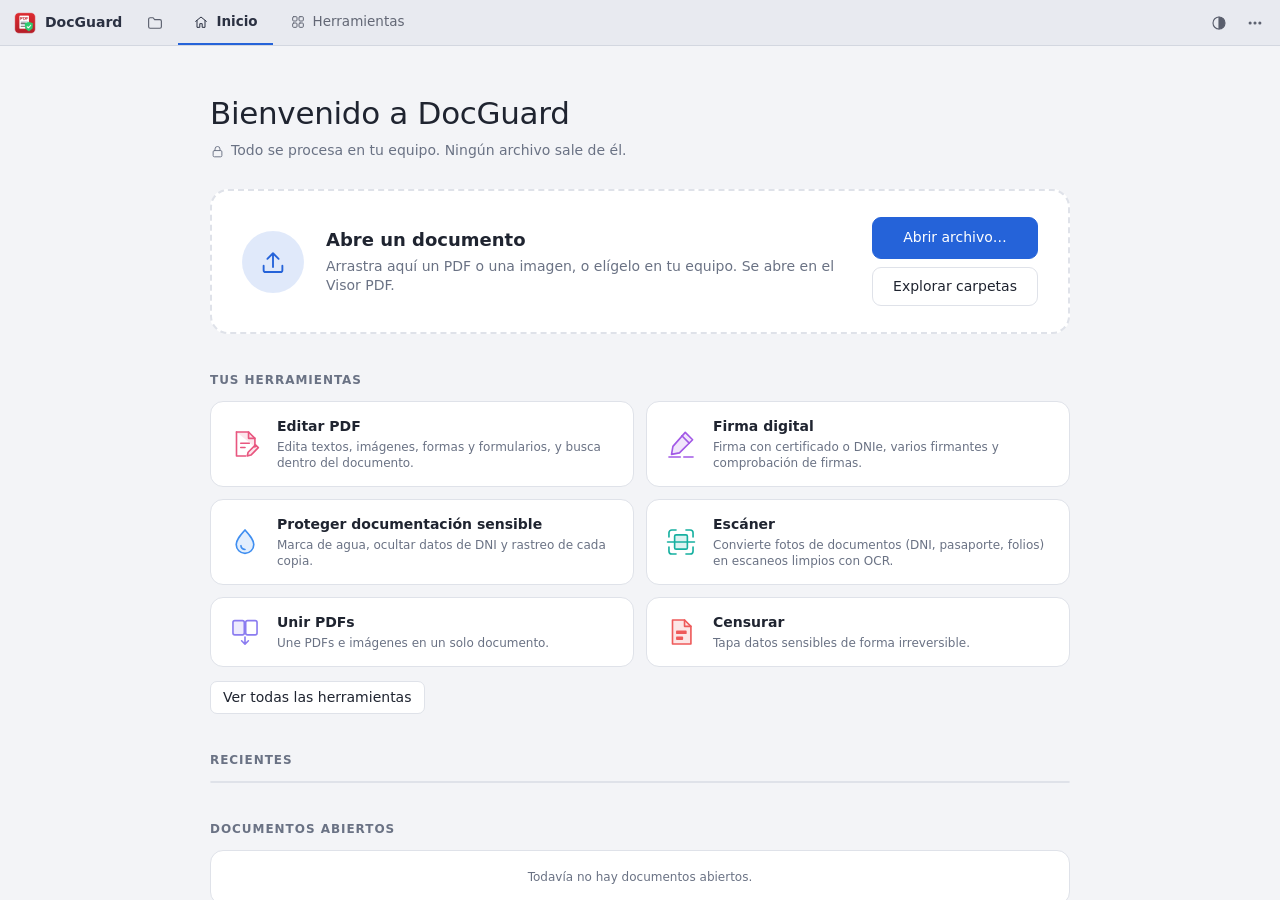
==== web/index.html @ 76157f8e "v1.39: marca de agua en el panel derecho, separación del mosaico y valores escribibles Co-Authored-B" ====
<!doctype html>
<html lang="es">
<head>
<meta charset="utf-8">
<meta name="viewport" content="width=device-width, initial-scale=1">
<title>DocGuard</title>
<link rel="icon" href="icon.png">
<link rel="stylesheet" href="style.css">
</head>
<body>
<header class="topbar">
  <div class="tb-brand"><img src="icon.png" alt=""><span>DocGuard</span></div>
  <button class="tb-btn tb-files" data-act="files" title="Explorador de archivos (Ctrl+Mayús+E)"></button>
  <button class="tb-tab" data-view="home">Inicio</button>
  <button class="tb-tab" data-view="tools">Herramientas</button>
  <div class="tb-docs" id="topdocs"></div>
  <span class="grow"></span>
  <div class="tb-chip" hidden></div>
  <button class="tb-btn" data-act="theme"></button>
  <div class="tb-menu-wrap">
    <button class="tb-btn" data-act="menu" title="Más opciones"></button>
    <div class="tb-menu" hidden>
      <button data-win="new" title="Nueva ventana (⌘N)"><span class="mi-ic" data-ic="window"></span>Nueva ventana</button>
      <button data-win="mosaico" title="Organizar las ventanas en mosaico"><span class="mi-ic" data-ic="tile"></span>Organizar en mosaico</button>
      <button data-win="cascada" title="Organizar las ventanas en cascada"><span class="mi-ic" data-ic="cascade"></span>Organizar en cascada</button>
      <div class="mi-sep"></div>
      <button onclick="Update.check()" title="Buscar una versión nueva"><span class="mi-ic" data-ic="refresh"></span>Buscar actualizaciones</button>
      <button onclick="Recovery.settings()" title="Copias de recuperación mientras editas (no son un guardado)"><span class="mi-ic" data-ic="refresh"></span>Autoguardado y recuperación…</button>
      <button onclick="StatusIcons.open()" title="Iconos de estado de los PDF en el Finder o el Explorador"><span class="mi-ic" data-ic="badge"></span>Iconos de estado…</button>
      <button onclick="Integration.open()" title="Abrir en DocGuard desde Word, Imprimir o «Enviar a»"><span class="mi-ic" data-ic="window"></span>Integración con Word…</button>
      <div class="mi-foot"><span data-role="version"></span><br>Todo se procesa en tu equipo. Ningún archivo sale de él.</div>
    </div>
  </div>
</header>

<div class="shell">
<aside class="fx" hidden></aside>
<main>
  <!-- INICIO Y HERRAMIENTAS (se construyen en js/core/shell.js) -->
  <section class="tool view" id="tool-home"></section>
  <section class="tool view" id="tool-tools"></section>

  <!-- EDITAR -->
  <section class="tool active" id="tool-edit">
    <div class="toolbar ribbon">
      <button class="primary" data-act="open" title="Abrir PDF o imagen">Abrir…</button>
      <button data-act="pages" data-i="pages" title="Miniaturas e índice"></button>
      <span class="doc-name"></span>
      <span class="sep"></span>
      <div class="rgroup" data-role="tools">
        <button data-t="select" class="on" data-i="select" title="Seleccionar y editar (V): clic para seleccionar, doble clic para escribir, arrastrar para mover o seleccionar zona"></button>
        <button data-t="text" data-i="text" title="Añadir texto (T): clic en la página y escribe"></button>
        <button data-t="image" data-i="image" title="Insertar imagen"></button>
        <button data-t="table" data-i="table" title="Tabla: arrastra el recuadro y rellena las celdas"></button>
        <button data-t="shape" data-i="shape" title="Formas (R)"></button>
        <button data-t="annot" data-i="annot" title="Resaltar y anotar (H)"></button>
        <button data-t="form" data-i="form" title="Campos de formulario"></button>
        <button data-t="sign" data-i="sign" title="Firma manuscrita"></button>
      </div>
      <span class="sep"></span>
      <div class="rgroup">
        <button data-act="copy" data-i="copy" title="Copiar (⌘C)"></button>
        <button data-act="cut" data-i="cut" title="Cortar (⌘X)"></button>
        <button data-act="paste" data-i="paste" title="Pegar (⌘V) donde tengas el ratón"></button>
        <button data-act="delete" data-i="trash" title="Eliminar la selección (Supr)"></button>
      </div>
      <span class="sep"></span>
      <div class="rgroup">
        <button data-act="undo" data-i="undo" title="Deshacer (⌘Z)" disabled></button>
        <button data-act="redo" data-i="redo" title="Rehacer (⇧⌘Z)" disabled></button>
      </div>
      <span class="sep"></span>
      <button data-act="ocr" data-i="ocr" title="Reconocer texto de escaneos (OCR)"></button>
      <span class="sep"></span>
      <div class="findbox"><input data-k="find" placeholder="Buscar… (⌘F)"><span class="findcount"></span>
        <button data-act="findprev" title="Anterior (⇧Intro)">▲</button><button data-act="findnext" title="Siguiente (Intro)">▼</button></div>
      <span class="sep"></span>
      <span class="grow"></span>
      <button data-act="toword" disabled title="Exportar a Word (.docx) con el mismo tamaño y diseño de página">Exportar a Word…</button>
      <button class="primary" data-act="export" disabled>Guardar PDF…</button>
    </div>
    <div class="formatbar"></div>
    <div class="work"><div class="pages-side" hidden></div><div class="viewer-host"></div></div>
    <div class="status"></div>
  </section>

  <!-- MARCA DE AGUA -->
  <section class="tool" id="tool-watermark">
    <div class="work">
      <div class="side-panel">
        <div class="files" data-role="files"></div>
        <div class="quick">
          <b>Modo rápido DNI / pasaporte</b>
          <small>En un paso: oculta los datos innecesarios con rótulos y huella, añade marca reforzada, microtexto, sello sobre la foto, QR, aviso y rastreo resistente a la IA, y lo guarda como PDF (con contraseña si quieres).</small>
          <input data-k="q_recipient" placeholder="Para quién (p. ej. Inmobiliaria Sol S.L.)">
          <input data-k="q_purpose" placeholder="Finalidad (p. ej. alquiler piso C/ Mayor 3)">
          <label class="until">Válida hasta (opcional) <input type="date" data-k="q_until"></label>
          <input data-k="q_password" type="password" placeholder="Contraseña para abrirlo (opcional)">
          <label class="inline"><input type="checkbox" data-k="q_sign"> Firmar digitalmente la copia</label>
          <div class="qsign" data-role="qsign" hidden>
            <small>Prueba que la copia es tuya y cómo la entregaste: cualquier cambio la invalida. Otras personas pueden firmar después sin invalidarla.</small>
            <div class="seg"><button data-qsrc="file" class="on">Certificado (FNMT…)</button><button data-qsrc="card">DNIe</button></div>
            <div data-qpane="file"><div class="row"><button data-act="qcert">Elegir certificado…</button><span class="q-cert muted">Ninguno</span></div></div>
            <div data-qpane="card" hidden>
              <div class="card-status off"><span class="dot"></span><span class="txt">Sin tarjeta</span></div>
              <button data-act="qcard">Detectar DNIe</button>
            </div>
            <label>Dónde va la firma
              <select data-k="q_place">
                <option value="band">Debajo, en una franja añadida (sin tapar el documento)</option>
                <option value="inside">Dentro del documento, donde la coloques</option>
                <option value="invisible">Invisible (va en el PDF, sin recuadro)</option>
              </select></label>
            <div data-role="qinside" hidden>
              <button class="wide" data-act="qplace">Colocar la firma en la vista previa</button>
              <small>Pulsa y arrastra un recuadro sobre el documento. Si no la colocas, va abajo a la derecha.</small>
            </div>
            <label>Sello de tiempo
              <select data-k="q_tsa">
                <option value="http://tss.accv.es:8318/tsa">ACCV · cualificado (gratuito para uso personal)</option>
                <option value="https://freetsa.org/tsr">FreeTSA (gratuito, no cualificado)</option>
                <option value="">Sin sello (hora del equipo)</option>
              </select></label>
            <label class="inline"><input type="checkbox" data-k="q_ltv" checked> Validación a largo plazo</label>
            <label class="inline"><input type="checkbox" data-k="q_ack"> Pedir acuse de recibo firmado al destinatario (en la franja)</label>
            <small>El PIN o la contraseña se piden al guardar y no se guardan. El sello de tiempo y la validación necesitan internet (solo se envía la huella del documento); si fallan, se firma igualmente y se avisa.</small>
          </div>
          <button class="primary wide" data-act="quick">Proteger y guardar</button>
          <button class="wide" data-act="toscan" title="Si es una foto hecha con el móvil, primero enderézala y límpiala">¿Es una foto? Pasarla antes a modo escáner</button>
          <button class="wide link" data-act="midni" title="Textos listos para proponer MiDNI o para acompañar la copia">¿Es en persona? Propón MiDNI en vez de enviar copia…</button>
        </div>
        <label>Plantilla
          <div class="row"><select data-k="preset"><option value="">—</option></select>
          <button data-act="preset-save" title="Guardar ajustes como plantilla">Guardar</button>
          <button data-act="preset-del" title="Borrar plantilla">✕</button></div>
        </label>
        <label>Texto de la marca
          <input data-k="text" value="Solo para uso de XXX – {fecha}">
          <small>{fecha} y {hora} se rellenan solos; {destinatario}, {finalidad} y {caducidad}, con los datos del QR.</small>
        </label>
        <label>Orientación <output></output><input type="range" data-k="angle" min="-90" max="90" value="35"></label>
        <label>Tamaño <output></output><input type="range" data-k="size" min="10" max="150" value="40"></label>
        <label>Separación horizontal <output></output><input type="range" data-k="gap_x" min="0" max="400" value="60"></label>
        <label>Separación vertical <output></output><input type="range" data-k="gap_y" min="0" max="400" value="80"></label>
        <label>Opacidad % <output></output><input type="range" data-k="opacity" min="5" max="100" value="35"></label>
        <div class="row"><label class="inline">Color <input type="color" data-k="color" value="#c80000"></label></div>
        <h3>Protección</h3>
        <label>Nivel
          <select data-k="level">
            <option value="basica">Básica (solo marca de texto)</option>
            <option value="reforzada" selected>Reforzada (recomendada)</option>
            <option value="maxima">Máxima (doble capa cruzada)</option>
          </select></label>
        <input type="checkbox" data-k="hardened" checked hidden>
        <label class="inline"><input type="checkbox" data-k="strike" checked> Microtexto sobre los datos</label>
        <small>Atraviesa cada línea de texto (nombre, número…) con microtexto del color de la tinta: para quitarlo hay que reescribir los datos.</small>
        <label class="inline"><input type="checkbox" data-k="mark" checked> Marca invisible de rastreo</label>
        <small>Oculta una referencia en la imagen. Si alguien borra la marca visible, DocGuard puede identificar a quién se entregó.</small>
        <h3>Capas contra la IA</h3>
        <label class="inline"><input type="checkbox" data-k="robust" checked> Rastreo reforzado</label>
        <small>Marca invisible que resiste que una IA redibuje la imagen: permite saber a quién se entregó.</small>
        <label class="inline"><input type="checkbox" data-k="fingerprint" checked> Huella en las zonas ocultas</label>
        <small>Cada entrega tapa los datos con medidas únicas; las IA conservan esos recuadros.</small>
        <label class="inline"><input type="checkbox" data-k="labels"> Rótulos «OCULTO · SOLO PARA…» y MRZ señuelo</label>
        <small>Las zonas ocultas dicen para quién es la copia y su referencia; la MRZ se sustituye por una falsa que parece real.</small>
        <label class="inline"><input type="checkbox" data-k="stamp"> Sello sobre la foto</label>
        <small>Como los sellos oficiales: para quitarlo hay que redibujar parte de la cara.</small>
        <label class="inline"><input type="checkbox" data-k="notice"> Aviso contra la edición</label>
        <small>Aviso legal visible, también dirigido a asistentes como ChatGPT o Gemini (algunos se niegan a manipular documentos así marcados).</small>
        <label>Resolución máxima
          <select data-k="maxside"><option value="">Sin límite</option><option value="2000">2000 px</option>
            <option value="1600">1600 px (recomendado para DNI)</option><option value="1200">1200 px</option></select></label>
        <h3>Ocultar datos (DNI / pasaporte)</h3>
        <label class="inline"><input type="checkbox" data-k="autohide" checked> Detectar y ocultar datos innecesarios</label>
        <small>Firma, nº de soporte (IDESP), CAN, MRZ, domicilio, progenitores, lugar de nacimiento, datos de expedición… En la vista previa: clic en un recuadro y ✕ (o Supr) para quitarlo; arrastra para tapar otra zona.</small>
        <div data-role="hidelist" class="check-list"></div>
        <label>Foto del titular
          <select data-k="photo"><option value="">Sin cambios</option><option value="pixel">Pixelada (irreconocible)</option>
            <option value="blur">Difuminada fuerte (irreconocible)</option><option value="cover">Tapada</option></select></label>
        <small>Para envíos en los que no hace falta verte la cara. Es irreversible en la copia (tu original no cambia). Si no encuentra la foto, tápala arrastrando un recuadro sobre ella en la vista previa.</small>
        <h3>Código QR</h3>
        <label class="inline"><input type="checkbox" data-k="qr"> Añadir QR con el uso autorizado</label>
        <div data-role="qr" hidden>
          <label>Autorizado a <input data-k="qr_recipient" placeholder="Inmobiliaria Sol S.L."></label>
          <label>Finalidad <input data-k="qr_purpose" placeholder="Alquiler piso C/ Mayor 3"></label>
          <label>Válida hasta (opcional) <input type="date" data-k="qr_until"></label>
          <label>Al escanearlo, mostrar
            <select data-k="qr_mode">
              <option value="vcard">Ficha (tarjeta en el móvil, sin internet)</option>
              <option value="web">Página web de verificación</option>
              <option value="texto">Texto plano</option>
            </select></label>
          <div data-role="qrweb" hidden>
            <label>Dirección de tu página de verificación <input data-k="qr_base" placeholder="https://tuusuario.github.io/docguard/verificar.html"></label>
            <small>Publica gratis el archivo <b>docs/verificar.html</b> del proyecto (p. ej. en GitHub Pages). Los datos viajan dentro del enlace, tras «#», y el servidor nunca los recibe.</small>
          </div>
          <label>Tamaño <output></output><input type="range" data-k="qr_size" min="12" max="40" value="22"></label>
          <label>Posición <select data-k="qr_pos">
            <option value="auto">Automática (sin tapar datos)</option>
            <option value="abajo-derecha">Abajo a la derecha</option><option value="abajo-izquierda">Abajo a la izquierda</option>
            <option value="arriba-derecha">Arriba a la derecha</option><option value="arriba-izquierda">Arriba a la izquierda</option>
            <option value="centro">Centro</option></select></label>
          <small>Al escanearlo muestra a quién se autoriza, la finalidad, la fecha y la referencia.</small>
        </div>
        <div class="row">Exportar como
          <label class="inline"><input type="radio" name="wmfmt" value="pdf" checked> PDF</label>
          <label class="inline"><input type="radio" name="wmfmt" value="jpg"> JPG</label>
          <label class="inline"><input type="radio" name="wmfmt" value="png"> PNG</label>
          <label class="inline" title="Formato de archivo a largo plazo (no admite contraseña)"><input type="checkbox" data-k="pdfa"> PDF/A</label></div>
        <div class="row">Tamaño px <input data-k="width" class="num" placeholder="ancho"> × <input data-k="height" class="num" placeholder="alto"></div>
        <small>Vacío = original. Solo uno = mantiene la proporción.</small>
        <label>Contraseña para abrir el PDF (opcional) <input type="password" data-k="password" autocomplete="off"></label>
        <small>{destinatario} y {finalidad} en el texto se rellenan con los datos del QR.</small>
        <button class="primary wide" data-act="export">Guardar con marca de agua…</button>
        <small data-role="signhint" hidden>✍ También se firmará digitalmente (según «Firmar digitalmente la copia», en el modo rápido).</small>
        <small>Si has abierto varios archivos, se marcan todos a la vez.</small>
        <div class="row" style="margin-top:12px">
          <button data-act="check">Comprobar un documento…</button>
          <button data-act="registry">Historial de entregas</button>
        </div>
      </div>
      <div class="preview">
        <div class="preview-img"><div class="hide-ov"></div><img alt=""><div class="empty">Abre o arrastra aquí un documento (PDF, JPG, PNG…)</div></div>
        <div class="pager"><button data-act="prev">◀</button><span></span><button data-act="next">▶</button></div>
      </div>
    </div>
  </section>

  <!-- CENSURAR -->
  <section class="tool" id="tool-redact">
    <div class="toolbar">
      <button class="primary" data-act="open">Abrir PDF/imagen…</button>
      <span class="doc-name"></span>
      <div class="seg" data-role="modes">
        <button data-mode="text" class="on">Seleccionar texto</button>
        <button data-mode="area">Área libre</button>
      </div>
      <input data-k="term" placeholder="Buscar…" class="search">
      <button data-act="search">Marcar todo</button>
      <button data-act="detect">Detectar datos sensibles…</button>
      <button data-act="ocr">OCR</button>
      <span class="grow"></span>
      <button data-act="undo">↶ Deshacer</button>
      <button data-act="clear">Limpiar página</button>
      <select data-k="style"><option>Cuadro negro</option><option>Pixelado</option><option>Difuminado</option></select>
      <button data-act="preview" title="Ver cómo queda antes de guardar">👁 Vista previa</button>
      <button class="primary" data-act="save">Aplicar censura…</button>
    </div>
    <div class="preview-banner" hidden>Vista previa: así quedará el documento censurado (el texto tapado ya no existe).
      <span class="grow"></span><button data-act="back">Volver a editar</button><button data-act="savepreview">Guardar esta versión…</button></div>
    <div class="work"><div class="viewer-host"></div></div>
    <div class="status"></div>
  </section>

  <!-- FIRMA DIGITAL -->
  <section class="tool" id="tool-sign">
    <div class="toolbar">
      <button class="primary" data-act="open">Abrir PDF…</button>
      <span class="doc-name"></span>
      <span class="grow"></span>
      <button data-act="verify">Verificar firmas</button>
    </div>
    <div class="work">
      <div class="viewer-host"></div>
      <div class="props">
        <h3>Certificado</h3>
        <div class="seg" data-role="source">
          <button data-src="file" class="on">Archivo (FNMT…)</button>
          <button data-src="card">DNIe / tarjeta</button>
        </div>
        <div data-pane="file">
          <button data-act="cert" class="wide">Elegir certificado (.p12 / .pfx)…</button>
          <div class="cert-name muted">Ninguno</div>
          <label>Contraseña del certificado <input type="password" data-k="password"></label>
          <button data-act="certinfo">Comprobar certificado</button>
          <div class="cert-info"></div>
          <details><summary>¿Cómo consigo el archivo de mi certificado FNMT?</summary>
            <ul class="help">
              <li><b>Windows:</b> Inicio → «Administrar certificados de usuario» → Personal → Certificados → clic derecho en tu certificado → Todas las tareas → Exportar → «Exportar la clave privada» → formato .pfx con contraseña.</li>
              <li><b>Mac:</b> Acceso a Llaveros → Mis certificados → clic derecho en tu certificado de la FNMT → Exportar → formato .p12 con contraseña.</li>
              <li><b>Firefox:</b> Ajustes → Privacidad y seguridad → Ver certificados → Sus certificados → Hacer copia… (.p12).</li>
              <li>Guarda ese archivo en un lugar seguro: con él y su contraseña se puede firmar en tu nombre.</li>
            </ul></details>
        </div>
        <div data-pane="card" hidden>
          <div class="card-status off" data-role="cardstatus"><span class="dot"></span><span class="txt">Sin tarjeta</span></div>
          <label>Módulo del lector
            <select data-k="module"></select></label>
          <input data-k="module_custom" placeholder="Ruta al módulo PKCS#11 (.so / .dylib / .dll)" hidden>
          <button data-act="p11list" class="wide">Detectar tarjeta y certificados</button>
          <label>Certificado <select data-k="p11cert"><option value="">Inserta la tarjeta y pulsa «Detectar»</option></select></label>
          <label>PIN <input type="password" data-k="pin" autocomplete="off"></label>
          <button data-act="p11login" class="wide">Conectar (verificar PIN)</button>
          <small>El DNIe se bloquea tras 3 PIN erróneos. El PIN solo se usa en este equipo para esta firma y no se guarda.</small>
          <details><summary>¿Qué necesito para usar el DNIe?</summary>
            <ul class="help">
              <li>Un lector de tarjetas (o un lector con NFC compatible con DNIe 3.0/4.0).</li>
              <li>El módulo del DNIe de <b>dnielectronico.es</b> (Área de descargas) o <b>OpenSC</b> (opensc-project.org). DocGuard los detecta automáticamente.</li>
              <li>El PIN del DNIe (si no lo recuerdas, se cambia en los puntos de actualización de las comisarías).</li>
              <li>Sirve igual para otras tarjetas criptográficas (FNMT en tarjeta, colegios profesionales…) con su módulo PKCS#11.</li>
            </ul></details>
        </div>
        <button class="wide" data-act="testsign">Probar mi firma…</button>
        <small>Firma un PDF de prueba (sin ningún valor) para comprobar que tu certificado o tu DNIe funcionan, con el sello de tiempo y la validación que elijas abajo.</small>
        <h3>Recuadros de firma</h3>
        <div class="field-list muted">Sin recuadros preparados.</div>
        <button class="wide" data-act="prepfields">Preparar recuadros para varios firmantes…</button>
        <h3>Aspecto</h3>
        <label class="inline"><input type="checkbox" data-k="visible" checked> Firma visible</label>
        <small>Arrastra sobre la página para colocar el recuadro de la firma.</small>
        <label class="inline"><input type="checkbox" data-k="margin"> En un margen añadido abajo (fuera del contenido)</label>
        <small>Añade una franja en blanco debajo de la página que estás viendo y pone ahí una firma pequeña, sin tapar nada. Solo si el documento aún no tiene firmas.</small>
        <label>Imagen de firma manuscrita (opcional)<select data-k="sig"><option value="">Sin imagen</option></select></label>
        <button data-act="newsig">Nueva firma manuscrita…</button>
        <h3>Datos</h3>
        <label>Motivo <input data-k="reason" placeholder="Conforme"></label>
        <label>Lugar <input data-k="location" placeholder="Madrid"></label>
        <label>Contacto <input data-k="contact" placeholder="(opcional)"></label>
        <label>Sello de tiempo
          <select data-k="tsa"><option value="">Sin sello (hora del equipo)</option>
            <option value="http://tss.accv.es:8318/tsa">ACCV · cualificado (gratuito para uso personal)</option>
            <option value="https://freetsa.org/tsr">FreeTSA (gratuito, no cualificado)</option>
            <option value="custom">Otro servidor…</option></select></label>
        <input data-k="tsa_custom" placeholder="https://…" hidden>
        <label class="inline"><input type="checkbox" data-k="ltv"> Validación a largo plazo</label>
        <small>El sello y la validación necesitan internet (solo se envía la huella del documento). Si fallan, se firma igualmente y se avisa.</small>
        <button class="primary wide" data-act="sign">Firmar y guardar…</button>
        <button class="wide" data-act="signnext">Firmar y pasar al siguiente firmante</button>
        <button class="wide" data-act="signmail">Firmar y enviar por correo…</button>
        <button class="wide" data-act="batch">Firmar varios PDF a la vez…</button>
        <small>Firma siempre al final: cualquier cambio posterior invalida la firma. Si firman varias personas, cada una añade su firma sin invalidar las anteriores.</small>
        <h3>Firmas en este documento</h3>
        <div class="sig-list muted">—</div>
        <div class="track-box" hidden></div>
        <button class="wide" data-act="tracklist">Documentos enviados a firmar…</button>
      </div>
    </div>
  </section>

  <!-- PÁGINAS -->
  <section class="tool" id="tool-pages">
    <div class="toolbar">
      <button class="primary" data-act="open">Abrir PDF…</button>
      <span class="doc-name"></span>
      <button data-act="all">Seleccionar todas</button>
      <button data-act="rotl">↺ Girar</button>
      <button data-act="rotr">↻ Girar</button>
      <button data-act="del">Eliminar</button>
      <button data-act="number">Numerar y encabezados…</button>
      <span class="grow"></span>
      <button data-act="extract">Extraer seleccionadas…</button>
      <button data-act="each">Una por archivo…</button>
      <button data-act="ranges">Por rangos…</button>
      <button class="primary" data-act="save">Guardar PDF…</button>
    </div>
    <div class="thumbs"><div class="empty">Abre o arrastra aquí un PDF. Arrastra las miniaturas para reordenarlas.</div></div>
  </section>

  <!-- CONTRASEÑA -->
  <section class="tool" id="tool-protect">
    <div class="form-page">
      <div class="files" data-role="files"></div>
      <fieldset><legend>Poner contraseña</legend>
        <label>Contraseña para abrir <input type="password" data-k="pw1"></label>
        <label>Repetir contraseña <input type="password" data-k="pw2"></label>
        <label>Contraseña de propietario (opcional) <input type="password" data-k="owner"></label>
        <label class="inline"><input type="checkbox" data-k="print" checked> Permitir imprimir</label>
        <label class="inline"><input type="checkbox" data-k="copy"> Permitir copiar texto</label>
        <label class="inline"><input type="checkbox" data-k="edit"> Permitir modificar</label>
        <small>Cifrado AES-256. Si no pones contraseña de propietario se genera una aleatoria.</small>
        <button class="primary" data-act="protect">Proteger y guardar…</button>
      </fieldset>
      <fieldset><legend>Quitar contraseña</legend>
        <label>Contraseña actual <input type="password" data-k="pwrm"></label>
        <button data-act="unprotect">Quitar y guardar…</button>
      </fieldset>
    </div>
  </section>

  <!-- COMPRIMIR Y CONVERTIR -->
  <section class="tool" id="tool-convert">
    <div class="form-page">
      <p>Comprime PDFs para enviarlos por email y convierte entre PDF, Word e imágenes.</p>
      <div class="files" data-role="files"></div>
      <fieldset><legend>Comprimir PDF</legend>
        <select data-k="level"><option>Baja (mejor calidad)</option><option selected>Media</option><option>Alta (menor tamaño)</option></select>
        <button class="primary" data-act="compress">Comprimir…</button>
      </fieldset>
      <fieldset><legend>PDF → imágenes</legend>
        <select data-k="fmt"><option value="png">PNG</option><option value="jpg">JPG</option></select>
        <input data-k="dpi" type="number" value="200" min="50" max="600" class="num"> ppp
        <button class="primary" data-act="toimages">Convertir…</button>
      </fieldset>
      <fieldset><legend>Word ↔ PDF</legend>
        <select data-k="wmode">
          <option value="fiel">Fiel a la página (mismo tamaño y diseño)</option>
          <option value="reflujo">Texto que fluye (para reescribir el documento)</option>
        </select>
        <button class="primary" data-act="todocx">PDF → Word (.docx)…</button>
        <button class="primary" data-act="doctopdf">Word, RTF, ODT, TXT, HTML → PDF…</button>
        <small>«Fiel a la página» conserva el tamaño exacto de cada página y coloca el texto editable en su sitio (el resto del diseño va como fondo). «Texto que fluye» reorganiza el contenido como un Word normal: más cómodo para reescribir, pero el diseño puede cambiar. Para máxima fidelidad Word → PDF, instala LibreOffice (gratuito); si no, se usa la conversión integrada.</small>
      </fieldset>
      <fieldset><legend>Imágenes → PDF</legend>
        <button class="primary" data-act="topdf">Un PDF por imagen…</button>
        <small>Para juntar varias en un solo PDF usa «Unir PDFs».</small>
      </fieldset>
    </div>
  </section>

  <!-- LIMPIAR -->
  <section class="tool" id="tool-sanitize">
    <div class="form-page">
      <p>Elimina metadatos: autor, software, fechas, GPS/EXIF, XMP, JavaScript, adjuntos y miniaturas. Admite PDF, imágenes y documentos Office (docx, xlsx, pptx, odt…).</p>
      <div class="files" data-role="files"></div>
      <button class="primary" data-act="clean">Limpiar y guardar…</button>
    </div>
  </section>

  <!-- UNIR -->
  <section class="tool" id="tool-merge">
    <div class="toolbar">
      <div class="seg" data-role="view">
        <button data-view="list" class="on">Lista de archivos</button>
        <button data-view="grid">Ver páginas</button>
      </div>
      <button data-act="add">Añadir PDFs o imágenes…</button>
      <span class="muted" data-role="count"></span>
      <span class="grow"></span>
      <button data-act="reset" hidden>Restablecer orden</button>
      <button class="primary" data-act="merge">Unir y guardar…</button>
    </div>
    <div class="form-page" data-pane="list">
      <p>Une varios PDFs y/o imágenes en un único PDF, en el orden de la lista (arrastra para reordenar). Con «Ver páginas» puedes colocar cada página donde quieras e insertar un documento en un punto concreto.</p>
      <div class="files" data-role="files"></div>
    </div>
    <div class="merge-grid" data-pane="grid" hidden></div>
  </section>
  <!-- ESCÁNER -->
  <section class="tool" id="tool-scanner">
    <div class="toolbar">
      <button class="primary" data-act="add">Añadir fotos o PDFs…</button>
      <button data-act="mobile" title="Haz la foto con el móvil y llega aquí por tu wifi">📱 Desde el móvil…</button>
      <span class="muted" data-role="count"></span>
      <span class="sep"></span>
      <label class="inline">Tipo <select data-k="kind">
        <option value="auto">Automático</option><option value="tarjeta">Tarjeta (DNI, carné)</option>
        <option value="pasaporte">Pasaporte (página de datos)</option><option value="a4">A4</option><option value="carta">Carta</option></select></label>
      <label class="inline">Acabado <select data-k="mode">
        <option value="auto">Escáner en color (fondo blanco)</option><option value="natural">Color natural</option>
        <option value="grises">Escala de grises</option><option value="bn">Blanco y negro</option><option value="original">Sin retoques</option></select></label>
      <label class="inline">Hojas <select data-k="layout">
        <option value="paginas">Una por foto, a tamaño real</option><option value="a4">DNI: anverso y reverso en un A4</option></select></label>
      <label class="inline"><input type="checkbox" data-k="ocr" checked> Reconocer texto (OCR)</label>
      <label class="inline" title="Formato de archivo a largo plazo que piden algunas sedes electrónicas"><input type="checkbox" data-k="pdfa"> PDF/A</label>
      <label class="inline">Formato <select data-k="fmt"><option value="pdf">PDF</option><option value="png">PNG</option><option value="jpg">JPG</option></select></label>
      <span class="grow"></span>
      <button class="primary" data-act="export">Digitalizar y guardar…</button>
    </div>
    <div class="work">
      <div class="scan-list"></div>
      <div class="scan-edit">
        <div class="scan-stage"><img alt=""><svg class="scan-svg"></svg></div>
        <div class="scan-tools">
          <small>Arrastra las esquinas azules para ajustar el borde del documento (la lupa muestra el punto exacto). Para afinar, usa las flechas del teclado (con Mayús, más rápido).</small>
          <button data-act="redetect">Detectar de nuevo</button>
          <button data-act="full">Toda la imagen</button>
          <button data-act="rotate">↻ Girar</button>
        </div>
      </div>
      <div class="scan-result"><div class="scan-result-title">Resultado</div><div class="scan-result-img"><img alt=""></div></div>
    </div>
    <div class="empty scan-empty">Añade o arrastra aquí fotos de documentos (DNI, pasaporte, folios…) hechas con el móvil, o PDFs escaneados. DocGuard detecta los bordes, endereza, quita sombras y lo digitaliza.</div>
  </section>

  <!-- VISOR PDF -->
  <section class="tool" id="tool-library">
    <div class="toolbar">
      <button class="primary" data-act="add">Añadir PDFs…</button>
      <span class="muted" data-role="count"></span>
      <span class="sep"></span>
      <div class="findbox big"><input data-k="term" placeholder="Buscar en todos los PDFs… (⌘F)"><span class="findcount"></span></div>
      <label class="inline"><input type="checkbox" data-k="only"> Solo páginas con resultados</label>
      <span class="grow"></span>
      <button data-act="clear">Cerrar todos</button>
    </div>
    <div class="work">
      <div class="lib-list"><div class="empty">Añade o arrastra aquí varios PDFs. Con ⌘F buscas en todos a la vez; pincha en una página para leer ese PDF.</div></div>
      <div class="props lib-results"><h3>Resultados</h3><p class="muted">Escribe un término y pulsa Intro.</p></div>
    </div>
    <div class="reader" hidden>
      <div class="reader-bar">
        <b class="reader-name"></b>
        <span class="findcount reader-count"></span>
        <button data-act="rprev" title="Página anterior (o coincidencia anterior, si has buscado)">▲</button><button data-act="rnext" title="Página siguiente (o coincidencia siguiente, si has buscado)">▼</button>
        <span class="grow"></span>
        <button data-act="rrotl" title="Girar a la izquierda (todas las páginas; ⌘Z para deshacer)"><span class="mi-ic" data-ic="rotl"></span></button>
        <button data-act="rrotr" title="Girar a la derecha (todas las páginas; ⌘Z para deshacer)"><span class="mi-ic" data-ic="rotr"></span></button>
        <button data-act="rprint" title="Imprimir (⌘P)"><span class="mi-ic" data-ic="print"></span> Imprimir…</button>
        <button data-act="redit">Abrir en Editar</button>
        <button class="primary" data-act="rclose" title="Cerrar (Esc)">✕ Cerrar</button>
      </div>
      <div class="sig-banner" hidden></div>
      <div class="viewer-host reader-host"></div>
    </div>
  </section>

  <!-- COMPARAR -->
  <section class="tool" id="tool-compare">
    <div class="toolbar">
      <button data-act="opena">Original…</button><span class="doc-name" data-role="na">—</span>
      <span class="muted">frente a</span>
      <button data-act="openb">Nueva versión…</button><span class="doc-name" data-role="nb">—</span>
      <button class="primary" data-act="run">Comparar</button>
      <label class="inline"><input type="checkbox" data-k="sync" checked> Desplazar juntos</label>
      <span class="grow"></span><span class="muted" data-role="summary"></span>
    </div>
    <div class="work">
      <div class="cmp-col"><div class="cmp-title">Original <span class="lg-del">quitado / cambiado</span></div><div class="viewer-host" data-role="a"></div></div>
      <div class="cmp-col"><div class="cmp-title">Nueva versión <span class="lg-add">añadido / cambiado</span></div><div class="viewer-host" data-role="b"></div></div>
      <div class="props cmp-list"><h3>Cambios</h3><p class="muted">Abre las dos versiones y pulsa «Comparar».</p></div>
    </div>
  </section>
</main>

<aside class="nav">
  <button class="nav-toggle" title="Ocultar el panel de herramientas"></button>
  <div class="nav-head">Herramientas</div>
  <div class="current-doc" hidden><small>Documento actual</small><span class="cd-name"></span><button class="cd-close" title="Cerrar documento">✕</button></div>
  <div class="nav-list"></div>
  <div class="card-status nav-card off" hidden><span class="dot"></span><span class="txt"></span></div>
</aside>
</div>

<div id="busy"><div class="spinner"></div><div class="busy-text"></div></div>
<div id="toasts"></div>
<script src="js/core/util.js"></script>
<script src="js/core/viewer.js"></script>
<script src="js/core/tabs.js"></script>
<script src="js/core/shell.js"></script>
<script src="js/core/files.js"></script>
<script src="js/core/update.js"></script>
<script src="js/core/recovery.js"></script>
<script src="js/core/filelist.js"></script>
<script src="js/core/sigs.js"></script>
<script src="js/tools/edit.js"></script>
<script src="js/tools/graphline.js"></script>
<script src="js/tools/watermark.js"></script>
<script src="js/tools/redact.js"></script>
<script src="js/tools/sign.js"></script>
<script src="js/tools/pages.js"></script>
<script src="js/tools/misc.js"></script>
<script src="js/tools/merge.js"></script>
<script src="js/tools/compare.js"></script>
<script src="js/tools/library.js"></script>
<script src="js/tools/scanner.js"></script>
<script src="js/tools/share.js"></script>
<script src="js/main.js"></script>
<script src="js/core/platform.js"></script>
</body>
</html>
---- web/style.css ----
:root {
  --bg: #f3f4f7; --panel: #ffffff; --panel2: #eef0f4; --text: #1f2430; --muted: #6a7284;
  --line: #dfe2e9; --accent: #2563d9; --accent-ink: #fff; --danger: #d23b3b; --ok: #1f9d55;
  --canvas: #dde0e8; --nav: #1d2638; --nav-text: #c9d1e3; --shadow: 0 2px 10px rgba(20, 30, 60, .12);
  --mark: rgba(0, 0, 0, .55);
  --top: #e8eaf0; --top-text: #2b3142; --top-line: #d3d7e0; --tint: .15;
}
@media (prefers-color-scheme: dark) {
  :root:not([data-theme=light]) {
    --bg: #2b2b2e; --panel: #343437; --panel2: #3c3c40; --text: #ececf0; --muted: #a2a2ad;
    --line: #48484e; --accent: #4c86f0; --canvas: #1d1d20; --nav: #252528; --nav-text: #aeb7cb;
    --shadow: 0 2px 12px rgba(0, 0, 0, .5); --top: #1f1f22; --top-text: #d9d9df; --top-line: #141416; --tint: .2;
  }
}
:root[data-theme=dark] {
  --bg: #2b2b2e; --panel: #343437; --panel2: #3c3c40; --text: #ececf0; --muted: #a2a2ad;
  --line: #48484e; --accent: #4c86f0; --canvas: #1d1d20; --nav: #252528; --nav-text: #aeb7cb;
  --shadow: 0 2px 12px rgba(0, 0, 0, .5); --top: #1f1f22; --top-text: #d9d9df; --top-line: #141416; --tint: .2;
}
* { box-sizing: border-box; }
html, body { height: 100%; margin: 0; }
body { display: flex; flex-direction: column; font: 14px/1.4 -apple-system, "Segoe UI", system-ui, sans-serif; background: var(--bg); color: var(--text); }
button, input, select, textarea { font: inherit; color: inherit; }
button { background: var(--panel); border: 1px solid var(--line); border-radius: 7px; padding: 6px 12px; cursor: pointer; white-space: nowrap; }
button:hover:not(:disabled) { border-color: var(--accent); }
button:disabled { opacity: .45; cursor: default; }
button.primary { background: var(--accent); color: var(--accent-ink); border-color: var(--accent); }
button.danger { color: var(--danger); }
button.wide { width: 100%; margin-top: 8px; }
input:not([type=checkbox]):not([type=radio]):not([type=range]):not([type=color]), select, textarea {
  background: var(--panel); border: 1px solid var(--line); border-radius: 7px; padding: 6px 8px; width: 100%;
}
input.num { width: 80px !important; }
input[type=color] { width: 40px; height: 28px; padding: 0; border: 1px solid var(--line); border-radius: 6px; background: none; vertical-align: middle; }
small, .muted { color: var(--muted); font-size: 12px; }
h3 { margin: 16px 0 6px; font-size: 13px; text-transform: uppercase; letter-spacing: .04em; color: var(--muted); }
label { display: block; margin: 8px 0; }
label.inline { display: inline-flex; align-items: center; gap: 5px; margin: 6px 10px 6px 0; }
label output { float: right; color: var(--muted); }
input[type=range] { width: 100%; }
.row { display: flex; align-items: center; gap: 6px; flex-wrap: wrap; margin: 6px 0; }
.row select { flex: 1; }

main { flex: 1; min-width: 0; position: relative; }
.tool { display: none; position: absolute; inset: 0; flex-direction: column; }
.tool.active { display: flex; }
.toolbar { display: flex; gap: 6px; align-items: center; padding: 8px 10px; background: var(--panel); border-bottom: 1px solid var(--line); flex-wrap: wrap; }
.toolbar .search { width: 150px !important; }
.toolbar select { width: auto; }
.doc-name { color: var(--muted); max-width: 220px; overflow: hidden; text-overflow: ellipsis; white-space: nowrap; }
.grow { flex: 1; }
.seg { display: inline-flex; border: 1px solid var(--line); border-radius: 8px; overflow: hidden; }
.seg button { border: 0; border-radius: 0; border-right: 1px solid var(--line); }
.seg button:last-child { border-right: 0; }
.seg button.on { background: var(--accent); color: var(--accent-ink); }
.work { flex: 1; display: flex; min-height: 0; }
.props, .side-panel { width: 300px; flex: none; background: var(--panel); border-left: 1px solid var(--line); overflow: auto; padding: 10px 14px 20px; }
.side-panel { border-left: 0; border-right: 1px solid var(--line); }
.status { padding: 4px 12px; font-size: 12px; color: var(--muted); background: var(--panel); border-top: 1px solid var(--line); }

/* visor */
.viewer-host { flex: 1; min-width: 0; position: relative; display: flex; flex-direction: column; }
.viewer { position: relative; flex: 1; overflow: auto; background: var(--canvas); padding: 20px; }
.viewer .empty, .preview .empty, .thumbs .empty { margin: 60px auto; text-align: center; color: var(--muted); border: 2px dashed var(--line); border-radius: 12px; padding: 50px 30px; max-width: 480px; }
.page-wrap { position: relative; margin: 0 auto; box-shadow: var(--shadow); background: #fff; user-select: none; }
.page-wrap img { display: block; width: 100%; height: auto; pointer-events: none; }  /* alto proporcional: sin reescalar en vertical */
.ov { position: absolute; inset: 0; }
.ov.draw { cursor: crosshair; }
.vbar { flex: none; display: flex; gap: 2px; align-items: center; justify-content: center; flex-wrap: wrap; background: var(--panel); border-bottom: 1px solid var(--line); padding: 3px 8px; position: relative; z-index: 3; }
.vbar button { border: 0; background: none; padding: 4px 9px; border-radius: 7px; }
.vbar button:hover:not(:disabled) { background: var(--panel2); }
.vbar button.on { background: var(--panel2); color: var(--accent); box-shadow: inset 0 0 0 1px var(--accent); }
.vbar span { min-width: 56px; text-align: center; font-variant-numeric: tabular-nums; }
.vbar .vz { min-width: 58px; padding: 4px 6px; font-variant-numeric: tabular-nums; }
.vbar .vsep { min-width: 0; width: 1px; height: 18px; margin: 0 6px; background: var(--line); }
.vbar .vb-ic { display: flex; align-items: center; justify-content: center; padding: 5px 8px; }
/* Lector del Visor: la barra de arriba solo con una búsqueda (recuento y ▲ ▼); lo demás está en la barra flotante */
#tool-library .reader-bar { display: none; }
#tool-library .reader.has-hits .reader-bar { display: flex; }
#tool-library .reader-bar > :not(.reader-count):not([data-act=rprev]):not([data-act=rnext]):not(.grow) { display: none; }
.drag-box { position: absolute; border: 2px dashed var(--accent); background: rgba(37, 99, 217, .08); pointer-events: none; }
.dropping { outline: 3px dashed var(--accent); outline-offset: -8px; }

/* cajas sobre la página */
.bx { position: absolute; }
.bx.span { border: 1px solid transparent; cursor: text; }
.bx.span:hover { border-color: rgba(37, 99, 217, .6); background: rgba(37, 99, 217, .06); }
.bx.sel { border: 2px solid var(--accent) !important; background: rgba(37, 99, 217, .1); }
.bx.img { border: 1px dashed rgba(37, 99, 217, .7); cursor: move; }
.bx.annot { border: 1px dashed rgba(230, 140, 0, .8); cursor: pointer; }
.bx.mark { background: var(--mark); outline: 1px solid #e33; }
.bx.sigbox { border: 2px solid var(--ok); background: rgba(31, 157, 85, .1); }
.bx.point { width: 10px; height: 10px; margin: -5px 0 0 -5px; border-radius: 50%; background: var(--accent); }
.bx.span-frame { border: 1px dashed var(--accent); pointer-events: none; }
.bx.span-frame .handle { pointer-events: auto; }
.bx.span-frame .scale-label { position: absolute; right: -4px; bottom: -26px; background: var(--accent); color: #fff; font-size: 11px; padding: 1px 6px; border-radius: 4px; white-space: nowrap; }
.bx .handle { position: absolute; right: -6px; bottom: -6px; width: 12px; height: 12px; background: var(--accent); border: 2px solid #fff; border-radius: 3px; cursor: nwse-resize; }
.bx .handle.h-nw { right: auto; bottom: auto; left: -6px; top: -6px; }
.bx .handle.h-n { right: auto; bottom: auto; left: calc(50% - 6px); top: -6px; cursor: ns-resize; }
.bx .handle.h-ne { bottom: auto; top: -6px; cursor: nesw-resize; }
.bx .handle.h-e { bottom: auto; top: calc(50% - 6px); cursor: ew-resize; }
.bx .handle.h-s { right: auto; left: calc(50% - 6px); cursor: ns-resize; }
.bx .handle.h-sw { right: auto; left: -6px; cursor: nesw-resize; }
.bx .handle.h-w { right: auto; bottom: auto; left: -6px; top: calc(50% - 6px); cursor: ew-resize; }
.ov.markup { cursor: text; }
.mark-layer { position: absolute; inset: 0; pointer-events: none; }
.bx.mark-preview { background: color-mix(in srgb, var(--c, #fff200) 45%, transparent); mix-blend-mode: multiply; border: 0; }
.bx.mark-preview.underline { background: none; border-bottom: 2px solid var(--c, #0000ff); mix-blend-mode: normal; }
.bx.mark-preview.strikeout { background: linear-gradient(transparent 46%, var(--c, #d62828) 46%, var(--c, #d62828) 56%, transparent 56%); mix-blend-mode: normal; }
.line-end { position: absolute; width: 14px; height: 14px; border-radius: 50%; background: #fff; border: 3px solid var(--accent); cursor: crosshair; z-index: 3; box-sizing: border-box; }
.drag-box.ellipse { border-radius: 50%; }
.bx.widget { border: 1px solid rgba(90, 90, 200, .7); background: #eef2ff; display: flex; }
.bx.widget.sel { border-color: var(--accent); }
.bx.widget input, .bx.widget select { width: 100%; height: 100%; border: 0 !important; background: transparent !important; padding: 0 3px !important; border-radius: 0 !important; font-size: 11px; color: #111; }
.bx.widget input[type=checkbox] { margin: auto; width: auto; height: auto; }
.bx.widget .grip { position: absolute; left: -1px; top: -14px; height: 13px; font-size: 9px; line-height: 13px; padding: 0 4px; background: rgba(90, 90, 200, .85); color: #fff; border-radius: 3px 3px 0 0; cursor: pointer; white-space: nowrap; }

/* marca de agua */
.preview { flex: 1; display: flex; flex-direction: column; background: var(--canvas); min-width: 0; }
.preview-img { flex: 1; display: flex; align-items: center; justify-content: center; overflow: auto; padding: 16px; }
.preview-img img { max-width: 100%; max-height: 100%; box-shadow: var(--shadow); display: none; }
.preview-img.has img { display: block; }
.preview-img.has .empty { display: none; }
.pager { text-align: center; padding: 6px; }
.pager span { display: inline-block; min-width: 70px; }

/* listas de archivos */
.files { border: 2px dashed var(--line); border-radius: 10px; padding: 8px; margin-bottom: 10px; min-height: 70px; }
.files .hint { color: var(--muted); font-size: 12px; text-align: center; padding: 6px; }
.file { display: flex; align-items: center; gap: 6px; padding: 5px 8px; border-radius: 7px; background: var(--panel2); margin: 4px 0; cursor: grab; }
.file.cur { outline: 2px solid var(--accent); }
.file .n { flex: 1; overflow: hidden; text-overflow: ellipsis; white-space: nowrap; }
.file button { padding: 1px 7px; }
.form-page { max-width: 640px; margin: 0 auto; padding: 20px; overflow: auto; width: 100%; }
fieldset { border: 1px solid var(--line); border-radius: 10px; margin: 14px 0; padding: 10px 16px 14px; background: var(--panel); }
legend { font-weight: 600; padding: 0 6px; }
fieldset select { width: auto; }

/* páginas */
.thumbs { flex: 1; overflow: auto; padding: 18px; display: flex; flex-wrap: wrap; gap: 16px; align-content: flex-start; background: var(--canvas); }
.thumb { width: 150px; background: var(--panel); border-radius: 10px; padding: 8px; box-shadow: var(--shadow); cursor: grab; border: 2px solid transparent; }
.thumb.sel { border-color: var(--accent); }
.thumb .ti { height: 180px; display: flex; align-items: center; justify-content: center; overflow: hidden; }
.thumb img { max-width: 130px; max-height: 170px; transition: transform .2s; background: #fff; }
.thumb .tl { display: flex; justify-content: space-between; align-items: center; margin-top: 6px; font-size: 12px; }
.thumb .tl button { padding: 0 6px; }
.thumb.dragover { border-color: var(--ok); }

/* varios */
#busy { position: fixed; inset: 0; background: rgba(10, 15, 25, .35); display: none; align-items: center; justify-content: center; flex-direction: column; gap: 12px; z-index: 50; color: #fff; }
#busy.on { display: flex; }
.spinner { width: 42px; height: 42px; border: 4px solid rgba(255, 255, 255, .3); border-top-color: #fff; border-radius: 50%; animation: spin 1s linear infinite; }
@keyframes spin { to { transform: rotate(360deg); } }
#toasts { position: fixed; right: 16px; bottom: 16px; display: flex; flex-direction: column; gap: 8px; z-index: 60; }
.toast { background: var(--panel); border-left: 4px solid var(--accent); box-shadow: var(--shadow); border-radius: 8px; padding: 10px 14px; max-width: 420px; }
.toast.err { border-left-color: var(--danger); }
.toast.ok { border-left-color: var(--ok); }
.toast button { margin-left: 8px; padding: 2px 8px; }
.modal-bg { position: fixed; inset: 0; background: rgba(10, 15, 25, .45); display: flex; align-items: center; justify-content: center; z-index: 40; }
.modal { background: var(--panel); border-radius: 12px; padding: 18px 20px; min-width: 360px; max-width: 640px; max-height: 85vh; overflow: auto; box-shadow: var(--shadow); }
.modal h2 { margin: 0 0 10px; font-size: 17px; }
.modal .actions { display: flex; gap: 8px; justify-content: flex-end; margin-top: 16px; flex-wrap: wrap; }
.sig-canvas { border: 1px solid var(--line); border-radius: 8px; background: #fff; touch-action: none; cursor: crosshair; display: block; }
.sig-gallery { display: flex; flex-wrap: wrap; gap: 8px; margin: 8px 0; }
.sig-item { border: 2px solid var(--line); border-radius: 8px; padding: 4px; background: #fff; cursor: pointer; position: relative; }
.sig-item.sel { border-color: var(--accent); }
.sig-item img { height: 44px; display: block; }
.sig-item button { position: absolute; top: -8px; right: -8px; padding: 0 5px; font-size: 11px; border-radius: 50%; }
.sig-result { padding: 8px 10px; border-radius: 8px; background: var(--panel2); margin: 8px 0; }
.sig-result b.ok { color: var(--ok); } .sig-result b.bad { color: var(--danger); }
.cert-info { font-size: 12px; margin: 6px 0; }
.kv { display: grid; grid-template-columns: auto 1fr; gap: 2px 10px; }
.check-list label { margin: 4px 0; }
.check-list .ex { color: var(--muted); font-size: 12px; margin-left: 24px; }

details { margin: 10px 0; font-size: 12px; }
details summary { cursor: pointer; color: var(--accent); }
.help { padding-left: 18px; margin: 6px 0; } .help li { margin: 4px 0; }
.props .seg { display: flex; margin: 4px 0 8px; } .props .seg button { flex: 1; }

.card-status { display: flex; align-items: center; gap: 8px; padding: 8px 10px; border-radius: 8px; margin: 6px 0 10px; font-weight: 600; font-size: 13px; border: 1px solid var(--line); background: var(--panel2); }
.card-status .dot { width: 12px; height: 12px; border-radius: 50%; background: #9aa1b1; flex: none; }
.card-status.found { border-color: #d9a400; } .card-status.found .dot { background: #f0b400; }
.card-status.ok { border-color: #1f9d55; background: rgba(31, 157, 85, .12); color: #1f9d55; }
.card-status.ok .dot { background: #22c55e; box-shadow: 0 0 0 3px rgba(34, 197, 94, .3); animation: pulse 2s infinite; }
@keyframes pulse { 50% { box-shadow: 0 0 0 6px rgba(34, 197, 94, 0); } }
.nav-card { margin: auto 4px 4px; font-size: 12px; background: rgba(255, 255, 255, .06); border-color: transparent; color: #fff; }
.nav-card.ok { color: #7ee2a8; }
.nav-card + .nav-foot { margin-top: 0; }
[hidden] { display: none !important; }

.current-doc { margin: 0 4px 12px; padding: 8px 10px; border-radius: 8px; background: rgba(255, 255, 255, .08); color: #fff; position: relative; }
.current-doc small { display: block; color: var(--nav-text); opacity: .8; font-size: 11px; }
.current-doc .cd-name { display: block; font-weight: 600; font-size: 13px; overflow: hidden; text-overflow: ellipsis; white-space: nowrap; padding-right: 18px; }
.current-doc .cd-close { position: absolute; top: 6px; right: 4px; background: none; border: 0; color: var(--nav-text); padding: 2px 6px; }
table.reg { border-collapse: collapse; width: 100%; font-size: 12px; }
table.reg td, table.reg th { border-bottom: 1px solid var(--line); padding: 5px 6px; text-align: left; vertical-align: top; }
.side-panel small { display: block; margin-bottom: 4px; }

.inline-edit { position: absolute; white-space: pre; height: auto; outline: 2px solid var(--accent); outline-offset: 1px; padding: 0 1px; z-index: 5; cursor: text; user-select: text; }
.inline-edit.new { background: rgba(255, 255, 255, .0); outline-style: dashed; min-height: 1em; }
.sel-text { background: var(--panel2); border-radius: 6px; padding: 6px 8px; font-size: 13px; word-break: break-word; }
.bx.span.sel { cursor: move; }

.bx.region { border: 2px dashed var(--ok); background: rgba(31, 157, 85, .08); pointer-events: none; }
.bx.annot .handle { display: none; } .bx.annot.sel .handle { display: block; }
.bx.annot.sel { border-style: solid; border-color: var(--accent); }
.bx.mark { cursor: pointer; } .bx.mark.sel { outline: 3px solid var(--accent); }
.bx.mark .x { position: absolute; top: -9px; right: -9px; width: 18px; height: 18px; line-height: 16px; text-align: center; font-size: 11px; border-radius: 50%; background: var(--danger); color: #fff; cursor: pointer; }

.preview-img { position: relative; }
.hide-ov { position: absolute; display: none; cursor: crosshair; z-index: 2; }
.preview-img.has .hide-ov { display: block; }
.hbox { position: absolute; border: 2px dashed rgba(255, 200, 0, .9); cursor: pointer; }
.hbox.sel { border: 2px solid var(--accent); box-shadow: 0 0 0 2px rgba(37, 99, 217, .35); }
.hbox .x { position: absolute; top: -10px; right: -10px; width: 20px; height: 20px; line-height: 18px; text-align: center; font-size: 12px; border-radius: 50%; background: var(--danger); color: #fff; }
.hide-ov .drag-box { position: absolute; border: 2px dashed var(--accent); background: rgba(37, 99, 217, .1); }

textarea.inline-edit { resize: none; border: 0; background: rgba(255, 255, 255, .0) !important; padding: 0 !important; overflow: hidden; border-radius: 0 !important; white-space: pre; }
.list-seg { display: flex; margin-bottom: 8px; } .list-seg button { flex: 1; padding: 5px 4px; font-size: 12px; }

/* barra de iconos de Editar */
.ribbon { gap: 4px; }
.ribbon .sep, .formatbar .sep { width: 1px; align-self: stretch; background: var(--line); margin: 2px 4px; }
.rgroup { display: inline-flex; gap: 2px; }
.ribbon [data-i], .ib { width: 34px; height: 32px; padding: 0; display: inline-flex; align-items: center; justify-content: center; border-color: transparent; background: transparent; }
.ribbon [data-i]:hover:not(:disabled), .ib:hover { background: var(--panel2); border-color: var(--line); }
.ribbon [data-i].unwm { width: auto; padding: 0 10px 0 6px; gap: 6px; white-space: nowrap; }  /* icono + texto */
.ribbon [data-t].on, .ib.on { background: var(--accent); color: var(--accent-ink); border-color: var(--accent); }
.ib.txt { font-size: 15px; width: 30px; }
.svg { display: inline-flex; }
.formatbar { display: flex; align-items: center; gap: 6px; padding: 6px 10px; min-height: 44px; background: var(--panel2); border-bottom: 1px solid var(--line); flex-wrap: wrap; }
.formatbar .blabel { font-weight: 600; font-size: 12px; text-transform: uppercase; letter-spacing: .04em; color: var(--muted); margin-right: 4px; }
.formatbar select.fsel { width: 190px !important; }
.formatbar select { width: auto; flex: none; }
.formatbar input[type=range] { width: 110px; }
.formatbar input.mid { width: 200px !important; }
.formatbar button.on { background: var(--accent); color: var(--accent-ink); border-color: var(--accent); }
.formatbar .sig-gallery.inline { margin: 0; flex-wrap: nowrap; }
.formatbar .sig-item img { height: 26px; }
#tool-edit .status { white-space: nowrap; overflow: hidden; text-overflow: ellipsis; }
.ov.tool-text { cursor: text; } .ov.tool-select { cursor: default; }
.ov.tool-shape, .ov.tool-annot, .ov.tool-form, .ov.tool-sign, .ov.tool-image { cursor: crosshair; }
.bx.img { cursor: pointer; } .bx.img.sel { cursor: move; border: 2px solid var(--accent); }
.bx.widget.locked { background: rgba(31, 157, 85, .12); border-color: var(--ok); }
.ctxmenu { position: fixed; z-index: 70; background: var(--panel); border: 1px solid var(--line); border-radius: 8px; box-shadow: var(--shadow); padding: 4px; min-width: 230px; }
.ctxmenu .mi { display: flex; justify-content: space-between; gap: 20px; padding: 6px 10px; border-radius: 6px; cursor: pointer; }
.ctxmenu .mi:hover { background: var(--accent); color: var(--accent-ink); }
.ctxmenu .mi:hover small { color: inherit; }
.ctxmenu .mi.off { opacity: .4; pointer-events: none; }
.ctxmenu .msep { height: 1px; background: var(--line); margin: 4px 0; }

.stack { display: flex; flex-direction: column; align-items: center; gap: 16px; padding-bottom: 60px; width: max-content; min-width: 100%; }  /* con zoom, la página se puede desplazar entera (no se corta por la izquierda) */
.stack .page-wrap { margin: 0; flex: none; }
.stack .page-wrap img:not([src]) { visibility: hidden; }
.viewer.zooming .ov > * { visibility: hidden; }
/* Capa de texto del Visor: palabras invisibles sobre la imagen para seleccionar y copiar */
.textlayer { position: absolute; left: 0; top: 0; transform-origin: 0 0; line-height: 1; user-select: text; z-index: 2; }
.textlayer span { position: absolute; white-space: pre; color: transparent; font-family: sans-serif; transform-origin: 0 0; cursor: text; }
.textlayer span::selection { background: rgba(26, 79, 214, .32); color: transparent; }
.viewer.zooming .textlayer { visibility: hidden; }  /* marcas ocultas durante la vista previa del zoom */
.pages-side { width: 190px; flex: none; background: var(--panel); border-right: 1px solid var(--line); display: flex; flex-direction: column; min-height: 0; }
.side-tabs { display: flex; margin: 8px; } .side-tabs button { flex: 1; font-size: 12px; padding: 4px; }
.thumb-list { overflow: auto; padding: 4px 12px 20px; display: flex; flex-direction: column; gap: 12px; align-items: center; }
.tp { cursor: pointer; text-align: center; font-size: 12px; color: var(--muted); }
.tp img { width: 130px; display: block; background: #fff; box-shadow: var(--shadow); border: 2px solid transparent; border-radius: 2px; }
.tp.on img { border-color: var(--accent); } .tp.on { color: var(--accent); font-weight: 600; }
.toc { overflow: auto; padding: 0 6px 20px; }
.toc-i { display: flex; justify-content: space-between; gap: 8px; padding: 5px 8px; border-radius: 6px; cursor: pointer; font-size: 13px; }
.toc-i:hover { background: var(--panel2); } .toc-i small { color: var(--muted); }

/* unir: vista de páginas */
.merge-grid { flex: 1; overflow: auto; background: var(--canvas); padding: 16px 20px 40px; }
.merge-legend { display: flex; flex-wrap: wrap; gap: 14px; margin-bottom: 14px; font-size: 13px; }
.merge-legend .lg { display: inline-flex; align-items: center; gap: 6px; background: var(--panel); padding: 4px 10px; border-radius: 999px; }
.merge-legend i { width: 12px; height: 12px; border-radius: 3px; display: inline-block; }
.merge-pages { display: flex; flex-wrap: wrap; align-items: center; gap: 4px 0; }
.mp { width: 140px; background: var(--panel); border-radius: 8px; padding: 6px; border-top: 4px solid var(--dc); box-shadow: var(--shadow); cursor: grab; }
.mp.over { outline: 3px dashed var(--ok); }
.mp-img { height: 170px; display: flex; align-items: center; justify-content: center; overflow: hidden; }
.mp-img img { max-width: 124px; max-height: 164px; background: #fff; transition: transform .2s; }
.mp-foot { display: flex; align-items: center; justify-content: space-between; gap: 4px; margin-top: 4px; font-size: 11px; }
.mp-n { font-weight: 700; } .mp-doc { color: var(--dc); overflow: hidden; white-space: nowrap; text-overflow: ellipsis; flex: 1; }
.mp-foot button { padding: 0 5px; font-size: 12px; }
.ins { width: 22px; height: 60px; margin: 0 5px; padding: 0; border-radius: 11px; border: 2px dashed transparent; background: transparent; color: var(--muted); font-size: 18px; opacity: .35; }
.ins:hover, .ins.over { opacity: 1; border-color: var(--accent); color: var(--accent); background: var(--panel); }
#tool-merge .form-page { flex: 1; }

/* paneles redimensionables */
.resizable { position: relative; }
.rz { position: absolute; top: 0; bottom: 0; width: 7px; cursor: col-resize; z-index: 6; }
.rz-right { right: -4px; } .rz-left { left: -4px; }
.rz:hover, body.resizing .rz { background: var(--accent); opacity: .5; }
body.resizing { cursor: col-resize; user-select: none; }
body.resizing iframe, body.resizing img { pointer-events: none; }
.thumb-list .tp { width: 100%; }
.thumb-list .tp img { width: 100%; height: auto; }
.pages-side { min-width: 120px; }
/* vista previa de la censura */
.preview-banner { background: #1f9d55; color: #fff; padding: 6px 12px; display: flex; gap: 10px; align-items: center; font-weight: 600; }
.preview-banner button { background: rgba(255,255,255,.15); color: #fff; border-color: rgba(255,255,255,.5); }

.splitter { flex: none; width: 6px; cursor: col-resize; background: var(--line); position: relative; z-index: 3; }
.splitter:hover, body.resizing .splitter { background: var(--accent); }
.splitter[hidden] { display: none; }

/* buscar en Editar */
.findbox { display: inline-flex; align-items: center; gap: 2px; }
.findbox input { width: 150px !important; padding: 4px 8px !important; }
.findbox .findcount { font-size: 11px; color: var(--muted); min-width: 38px; text-align: center; }
.findbox button { padding: 2px 6px; font-size: 11px; }
.bx.hit { background: rgba(255, 200, 0, .35); outline: 1px solid rgba(230, 160, 0, .9); pointer-events: none; }
.bx.hit.cur { background: rgba(255, 140, 0, .45); outline: 2px solid #e67e00; }
/* modo rápido */
.quick { border: 2px solid var(--accent); border-radius: 10px; padding: 10px 12px; margin: 0 0 12px; display: flex; flex-direction: column; gap: 6px; background: var(--panel2); }
.quick label.until { font-size: 12px; color: var(--muted); display: flex; align-items: center; gap: 6px; }
.quick label.until input { flex: 1; }
.qsign { display: flex; flex-direction: column; gap: 6px; padding: 6px 0 6px 10px; border-left: 3px solid var(--line); }
.qsign .seg { display: flex; } .qsign .seg button { flex: 1; }
.qsign .card-status { margin: 0; }
.q-cert { font-size: 12px; overflow: hidden; text-overflow: ellipsis; white-space: nowrap; min-width: 0; flex: 1; }
button.link { background: none; border: 0; color: var(--accent); text-decoration: underline; padding: 2px 0; text-align: left; white-space: normal; height: auto; line-height: 1.35; }
.share label { display: block; margin-bottom: 8px; }
.test-line { margin: 6px 0; }
.mobile { text-align: center; } .mobile .help, .mobile p { text-align: left; }
.mobile-qr { width: 220px; height: 220px; image-rendering: pixelated; background: #fff; padding: 6px; border-radius: 8px; }
.mono { font-family: ui-monospace, Menlo, monospace; font-size: 11px; word-break: break-all; }
.reg-backup { background: var(--panel2); border-radius: 8px; padding: 8px 10px; margin-bottom: 10px; display: flex; flex-direction: column; gap: 6px; font-size: 13px; }
button.mini { padding: 1px 6px; font-size: 11px; }
.track-box { border-radius: 8px; padding: 8px 10px; margin: 8px 0; font-size: 12.5px; display: flex; flex-direction: column; gap: 3px; border: 1px solid var(--line); }
.track-box.ok { border-color: #1f9d55; background: rgba(31, 157, 85, .08); }
.track-box.bad { border-color: #d97706; background: rgba(217, 119, 6, .08); }
.hide-ov .sigpos { position: absolute; border: 2px solid #2563d9; background: rgba(255, 255, 255, .78); color: #1f3350; font-size: 11px; font-weight: 600;
  display: flex; align-items: center; justify-content: center; pointer-events: none; border-radius: 4px; }
.hide-ov .sigpos.default { border-style: dashed; }
.hide-ov.placing { cursor: crosshair; outline: 2px dashed #2563d9; }
.share-text { width: 100%; min-height: 260px; font: 13px/1.45 inherit; resize: vertical; }
/* recuadros de firma */
.bx.sigfield { border: 2px dashed #7c3aed; background: rgba(124, 58, 237, .08); }
.bx.sigfield.signed { border-style: solid; border-color: var(--ok); background: rgba(31, 157, 85, .08); }
.bx.sigfield.cur { border-color: var(--accent); background: rgba(37, 99, 217, .15); }
.bx.sigfield .lbl { position: absolute; top: -16px; left: -2px; font-size: 10px; background: #7c3aed; color: #fff; padding: 1px 5px; border-radius: 3px; white-space: nowrap; }
.bx.sigfield.signed .lbl { background: var(--ok); }
.field-row { display: flex; align-items: center; gap: 6px; padding: 4px 6px; border-radius: 6px; }
.field-row.cur { background: var(--panel2); }
/* comparar */
#tool-compare .work { gap: 0; }
.cmp-col { flex: 1; min-width: 0; display: flex; flex-direction: column; border-right: 1px solid var(--line); }
.cmp-title { padding: 5px 10px; font-size: 12px; font-weight: 600; background: var(--panel2); display: flex; gap: 10px; align-items: center; }
.lg-del, .lg-add { font-weight: 400; padding: 1px 6px; border-radius: 4px; }
.lg-del { background: rgba(220, 38, 38, .2); } .lg-add { background: rgba(22, 163, 74, .22); }
.bx.dmark { pointer-events: none; mix-blend-mode: multiply; }
.bx.dmark.del { background: rgba(220, 38, 38, .3); } .bx.dmark.add { background: rgba(22, 163, 74, .32); }
.bx.dmark.flash { outline: 3px solid var(--accent); }
.cmp-list .chg { padding: 6px 8px; border-radius: 8px; margin: 4px 0; cursor: pointer; font-size: 12px; background: var(--panel2); }
.cmp-list .chg:hover { outline: 1px solid var(--accent); }
.cmp-list .chg .t { font-weight: 700; font-size: 11px; text-transform: uppercase; }
.cmp-list .chg del { color: #dc2626; } .cmp-list .chg ins { color: #16a34a; text-decoration: none; }

html, body { overflow: hidden; }
.cmp-col, .cmp-col .viewer-host, .viewer-host { min-height: 0; } .cmp-col .viewer-host { flex: 1; }

.swatch { width: 22px; height: 22px; padding: 0; border-radius: 50%; background: var(--c) !important; border: 2px solid rgba(0,0,0,.15) !important; }
.swatch.on { box-shadow: 0 0 0 2px var(--panel), 0 0 0 4px var(--accent); }

/* visor PDF (biblioteca) */
#tool-library { position: absolute; }
.findbox.big input { width: 260px !important; }
.lib-list { flex: 1; overflow: auto; background: var(--canvas); padding: 14px 18px 40px; min-width: 0; }
.lib-doc { background: var(--panel); border-radius: 10px; margin-bottom: 14px; box-shadow: var(--shadow); }
.lib-doc.nohit { opacity: .5; }
.lib-head { display: flex; align-items: center; gap: 10px; padding: 8px 12px; border-bottom: 1px solid var(--line); }
.lib-head b { flex: 1; overflow: hidden; text-overflow: ellipsis; white-space: nowrap; }
.lib-head .badge { background: #ffb400; color: #000; font-weight: 700; font-size: 11px; padding: 1px 8px; border-radius: 999px; }
.lib-strip { display: flex; gap: 10px; overflow-x: auto; padding: 10px 12px 12px; }
.lib-page { flex: none; width: 110px; text-align: center; cursor: pointer; position: relative; font-size: 11px; color: var(--muted); }
.lib-page img { width: 110px; height: 150px; object-fit: contain; background: #fff; box-shadow: 0 1px 4px rgba(0,0,0,.2); border: 2px solid transparent; border-radius: 2px; }
.lib-page:hover img { border-color: var(--accent); }
.lib-page.hit img { border-color: #ffb400; }
.lib-page .hc { position: absolute; top: 4px; right: 4px; background: #ffb400; color: #000; font-weight: 700; font-size: 10px; border-radius: 999px; padding: 0 6px; }
.lib-results .res-doc { font-weight: 700; margin: 12px 0 4px; font-size: 12px; }
.lib-results .res { padding: 6px 8px; border-radius: 8px; background: var(--panel2); margin: 4px 0; cursor: pointer; font-size: 12px; }
.lib-results .res:hover { outline: 1px solid var(--accent); }
.lib-results mark { background: #ffe24a; color: #000; padding: 0 1px; }
.reader { position: absolute; inset: 0; z-index: 20; display: flex; flex-direction: column; background: var(--bg); box-shadow: 0 0 0 9999px rgba(0,0,0,.35); animation: rin .15s ease-out; }
@keyframes rin { from { transform: scale(.98); opacity: .6; } to { transform: none; opacity: 1; } }
.reader-bar { display: flex; align-items: center; gap: 8px; padding: 8px 12px; background: var(--panel); border-bottom: 1px solid var(--line); }
.reader-host { flex: 1; min-height: 0; }

/* escáner */
#tool-scanner { position: absolute; }
.scan-list { width: 150px; flex: none; overflow: auto; background: var(--panel); border-right: 1px solid var(--line); padding: 10px; display: flex; flex-direction: column; gap: 10px; }
.scan-item { position: relative; cursor: pointer; border: 2px solid transparent; border-radius: 6px; padding: 3px; background: var(--panel2); }
.scan-item.on { border-color: var(--accent); }
.scan-item img { width: 100%; display: block; border-radius: 3px; }
.scan-item .n { font-size: 11px; color: var(--muted); display: flex; justify-content: space-between; align-items: center; margin-top: 2px; }
.scan-item .n button { padding: 0 5px; font-size: 11px; }
.scan-item .low { position: absolute; top: 6px; left: 6px; background: #f0b400; color: #000; font-size: 10px; padding: 0 5px; border-radius: 4px; }
.scan-edit { flex: 1.2; min-width: 0; display: flex; flex-direction: column; background: var(--canvas); }
.scan-stage { flex: 1; position: relative; display: flex; align-items: center; justify-content: center; padding: 18px; min-height: 0; }
.scan-stage img { max-width: 100%; max-height: 100%; display: block; box-shadow: var(--shadow); user-select: none; }
.scan-svg { position: absolute; overflow: visible; }
.scan-svg polygon { fill: rgba(37, 99, 217, .15); stroke: #2563d9; stroke-width: 2; }
.scan-svg circle { fill: #fff; stroke: #2563d9; stroke-width: 3; cursor: grab; }
.scan-svg circle:hover, .scan-svg circle.on { fill: #2563d9; }
.scan-lens { position: absolute; display: none; width: 180px; height: 180px; border-radius: 50%; border: 3px solid #fff;
  box-shadow: 0 0 0 2px #2563d9, 0 8px 28px rgba(0, 0, 0, .35); pointer-events: none; z-index: 5; background: #2b2f38; }
.scan-tools { display: flex; gap: 8px; align-items: center; padding: 6px 12px; background: var(--panel); border-top: 1px solid var(--line); flex-wrap: wrap; }
.scan-result { flex: 1; min-width: 0; display: flex; flex-direction: column; background: var(--panel2); border-left: 1px solid var(--line); }
.scan-result-title { padding: 6px 12px; font-weight: 600; font-size: 12px; text-transform: uppercase; color: var(--muted); }
.scan-result-img { flex: 1; display: flex; align-items: center; justify-content: center; padding: 14px; min-height: 0; }
.scan-result-img img { max-width: 100%; max-height: 100%; box-shadow: var(--shadow); background: #fff; }
.scan-empty { position: absolute; top: 120px; left: 50%; transform: translateX(-50%); width: min(560px, 80%); }

/* pestañas de documentos */
.doc-tabs { display: flex; gap: 2px; padding: 4px 8px 0; background: var(--panel2); border-bottom: 1px solid var(--line); overflow-x: auto; flex: none; }
.doc-tab { display: flex; align-items: center; gap: 6px; max-width: 220px; padding: 5px 6px 5px 10px; border: 1px solid var(--line); border-bottom: 0; border-radius: 7px 7px 0 0; background: var(--panel); cursor: pointer; font-size: 12px; opacity: .75; }
.doc-tab.on { opacity: 1; background: var(--bg, #fff); box-shadow: inset 0 2px 0 var(--accent); }
.doc-tab .nm { overflow: hidden; text-overflow: ellipsis; white-space: nowrap; }
.doc-tab .x, .doc-tab-add { border: 0; background: none; padding: 0 4px; font-size: 11px; cursor: pointer; }
.doc-tab-add { font-size: 16px; padding: 0 8px; }
.win-btns { display: flex; gap: 4px; padding: 8px 12px; flex-wrap: wrap; }
.win-btns button { font-size: 11px; padding: 3px 6px; }
.update-notes { white-space: pre-wrap; max-height: 260px; overflow: auto; background: var(--panel2); padding: 8px; border-radius: 6px; font-size: 12px; }

/* estado de las firmas digitales en el visor */
.sig-banner { padding: 6px 12px; border-bottom: 1px solid var(--line); background: var(--panel); display: flex; flex-direction: column; gap: 4px; }
.sig-row { border-radius: 6px; padding: 6px 10px; border-left: 5px solid; cursor: pointer; font-size: 13px; }
.sig-row.ok { background: rgba(31, 157, 85, .12); border-color: #1f9d55; }
.sig-row.aviso { background: rgba(230, 140, 0, .14); border-color: #e68c00; }
.sig-row.mal { background: rgba(210, 59, 59, .13); border-color: #d23b3b; }
.sig-row .st { font-weight: 600; }
.sig-row.ok .st { color: #1f9d55; } .sig-row.aviso .st { color: #c27400; } .sig-row.mal .st { color: #d23b3b; }
.sig-row ul { margin: 4px 0 0; padding-left: 18px; }
.sig-row li.g::marker { content: '✔ '; color: #1f9d55; }
.sig-row li.w::marker { content: '⚠ '; color: #e68c00; }
.sig-row li.b::marker { content: '✘ '; color: #d23b3b; }
.sig-row .chk { color: var(--muted); font-size: 12px; }

.help-steps { max-width: 620px; }
.help-step { margin: 10px 0; }
.help-step p { margin: 0 0 6px; }
.help-step img { max-width: 100%; max-height: 130px; width: auto; border: 1px solid var(--line); border-radius: 6px; display: block; }

/* ======================================================================
   Estructura: barra superior, panel de herramientas (derecha), Inicio y Herramientas
   ====================================================================== */
.shell { flex: 1; display: flex; min-height: 0; min-width: 0; }
svg .f { fill: var(--c, currentColor); fill-opacity: var(--tint, .15); }
.doc-tabs { display: none !important; }  /* las pestañas de documentos van arriba, en la barra superior */

.topbar { flex: none; height: 46px; display: flex; align-items: stretch; gap: 2px; padding: 0 8px 0 14px; background: var(--top); color: var(--top-text); border-bottom: 1px solid var(--top-line); position: relative; z-index: 30; }
.topbar button { background: none; border: 0; border-radius: 0; color: inherit; }
.tb-brand { display: flex; align-items: center; gap: 9px; font-weight: 600; font-size: 14px; margin-right: 14px; user-select: none; }
.tb-brand img { width: 22px; height: 22px; }
.tb-tab { display: flex; align-items: center; gap: 7px; padding: 0 15px; font-size: 13.5px; opacity: .7; border-bottom: 2px solid transparent !important; }
.tb-tab:hover:not(:disabled) { opacity: 1; background: rgba(127, 127, 140, .12); }
.tb-tab.on { opacity: 1; font-weight: 600; border-bottom-color: var(--accent) !important; }
.tb-ic { display: inline-flex; }
.tb-docs { display: flex; align-items: flex-end; gap: 3px; margin-left: 12px; min-width: 0; overflow-x: auto; overflow-y: hidden; scrollbar-width: none; }
.tb-docs::-webkit-scrollbar { display: none; }
.tb-doc { display: flex; align-items: center; gap: 7px; height: 35px; max-width: 230px; padding: 0 5px 0 11px; border-radius: 7px 7px 0 0; font-size: 12.5px; cursor: pointer; opacity: .8; flex: none; }
.tb-doc:hover { background: rgba(127, 127, 140, .14); opacity: 1; }
.tb-doc.on { background: var(--bg); color: var(--text); opacity: 1; box-shadow: inset 0 2px 0 var(--accent); }
.tb-doc .nm { overflow: hidden; text-overflow: ellipsis; white-space: nowrap; }
.tb-doc-ic { display: inline-flex; color: var(--muted); }
.tb-doc .x, .tb-doc-add, .tb-btn { display: inline-flex; align-items: center; justify-content: center; border-radius: 7px !important; opacity: .75; }
.tb-doc .x { width: 22px; height: 22px; padding: 0; }
.tb-doc-add { width: 32px; height: 32px; padding: 0; margin: 0 0 3px 3px; flex: none; }
.tb-btn { width: 34px; height: 34px; padding: 0; align-self: center; }
.tb-doc .x:hover, .tb-doc-add:hover, .tb-btn:hover { opacity: 1; background: rgba(127, 127, 140, .2) !important; }
/* Selector [Visor | Editar] (en lugar de la etiqueta de la herramienta en esas dos vistas) */
.tb-chip.seg { gap: 2px; padding: 2px; background: color-mix(in srgb, var(--text) 6%, transparent); }
.tb-chip.seg .seg-b { display: flex; align-items: center; gap: 6px; height: 24px; padding: 0 11px 0 8px; border: 0; border-radius: 999px;
  background: transparent; color: var(--muted); font: inherit; font-weight: 600; cursor: pointer; }
.tb-chip.seg .seg-b.on { color: var(--c); background: color-mix(in srgb, var(--c) 16%, var(--panel)); cursor: default; }
.tb-chip.seg .seg-b:not(.on):hover { color: var(--text); background: color-mix(in srgb, var(--c) 9%, transparent); }
.tb-chip { display: flex; align-items: center; gap: 7px; align-self: center; height: 28px; padding: 0 12px 0 9px; margin-right: 8px; border-radius: 999px; color: var(--c); font-size: 12.5px; font-weight: 600; background: color-mix(in srgb, var(--c) 14%, transparent); white-space: nowrap; }
.tb-menu-wrap { position: relative; display: flex; align-items: center; }
.tb-menu { position: absolute; right: 0; top: 42px; min-width: 270px; background: var(--panel); color: var(--text); border: 1px solid var(--line); border-radius: 11px; box-shadow: 0 8px 28px rgba(0, 0, 0, .25); padding: 6px; z-index: 80; }
.tb-menu button { display: flex; align-items: center; gap: 11px; width: 100%; padding: 8px 10px; border-radius: 7px; text-align: left; font-size: 13px; }
.tb-menu button:hover { background: var(--panel2); }
.mi-ic { display: inline-flex; color: var(--muted); }
.mi-sep { height: 1px; background: var(--line); margin: 5px 4px; }
.mi-foot { padding: 8px 10px 4px; font-size: 11.5px; line-height: 1.45; color: var(--muted); }

/* panel de herramientas (a la derecha, ocultable) */
.nav { width: 224px; flex: none; position: relative; z-index: 25; background: var(--panel); border-left: 1px solid var(--line); display: flex; flex-direction: column; padding: 12px 8px 10px; transition: width .18s ease; }
.nav-head { font-size: 11px; font-weight: 700; letter-spacing: .09em; text-transform: uppercase; color: var(--muted); padding: 2px 10px 10px; }
.nav-list { flex: 1; min-height: 0; overflow-y: auto; overflow-x: hidden; display: flex; flex-direction: column; gap: 1px; }
.nav-list button { display: flex; align-items: center; gap: 12px; width: 100%; text-align: left; background: none; border: 0; padding: 9px 10px; border-radius: 9px; font-size: 13.5px; color: var(--text); }
.nav-list button .ic { color: var(--c); display: inline-flex; flex: none; }
.nav-list button:hover { background: var(--panel2); }
.nav-list button.active { background: color-mix(in srgb, var(--c) 14%, transparent); font-weight: 600; box-shadow: inset 3px 0 0 var(--c); }
.nav-sep { height: 1px; background: var(--line); margin: 6px 8px; flex: none; }
.nav-toggle { position: absolute; left: -15px; top: 50%; transform: translateY(-50%); width: 15px; height: 58px; padding: 0 !important; display: flex; align-items: center; justify-content: center; border: 1px solid var(--line); border-right: 0; border-radius: 9px 0 0 9px; background: var(--panel); color: var(--muted); z-index: 6; }
.nav-toggle:hover { color: var(--accent); border-color: var(--line) !important; background: var(--panel2); }
.nav.collapsed { width: 0; padding: 0; border-left: 0; }
.nav.collapsed > :not(.nav-toggle) { display: none !important; }
body[data-view=home] .nav, body[data-view=tools] .nav { display: none; }
.current-doc { margin: 0 2px 10px; padding: 9px 12px; border-radius: 9px; background: var(--panel2); color: var(--text); position: relative; }
.current-doc small { display: block; color: var(--muted); opacity: 1; font-size: 10.5px; text-transform: uppercase; letter-spacing: .06em; }
.current-doc .cd-name { font-size: 13px; }
.current-doc .cd-close { color: var(--muted); }
.nav-card { margin: 8px 2px 0; background: var(--panel2); border-color: var(--line); color: var(--text); }
.nav-card.ok { color: var(--ok); }

/* vistas Inicio y Herramientas */
.tool.view { overflow: auto; background: var(--bg); }
.tl-bar { width: 100%; max-width: 1180px; margin: 0 auto; padding: 24px 40px 0; }
.tl-search { position: relative; }
.tl-search .si { position: absolute; left: 13px; top: 50%; transform: translateY(-50%); color: var(--muted); display: flex; }
.tl-search input { padding: 11px 14px 11px 42px !important; border-radius: 11px !important; font-size: 15px; background: var(--panel) !important; }
.tl-body { width: 100%; max-width: 1180px; margin: 0 auto; padding: 4px 40px 60px; }
.tl-group h2 { font-size: 21px; font-weight: 400; margin: 34px 0 10px; }
.tl-grid { display: grid; grid-template-columns: repeat(auto-fill, minmax(172px, 1fr)); gap: 8px; }
.tl-tile { display: flex; flex-direction: column; align-items: center; text-align: center; gap: 11px; padding: 22px 12px 18px; border-radius: 13px; cursor: pointer; border: 1px solid transparent; transition: background .15s, box-shadow .15s, border-color .15s; }
.tl-tile:hover, .tl-tile:focus-visible { background: var(--panel); border-color: var(--line); box-shadow: var(--shadow); outline: none; }
.tl-ic { color: var(--c); display: flex; transition: transform .18s; }
.tl-tile:hover .tl-ic { transform: translateY(-3px); }
.tl-name { font-size: 14px; line-height: 1.25; min-height: 2.5em; display: flex; align-items: center; }
.tl-open { padding: 3px 22px; border-radius: 6px; font-size: 12.5px; }
.tl-tile:hover .tl-open { border-color: var(--c) !important; color: var(--c); }
.tl-empty { text-align: center; margin: 60px 0; }

.hm-body { width: 100%; max-width: 940px; margin: 0 auto; padding: 46px 40px 60px; }
.hm-hero h1 { font-size: 31px; font-weight: 300; margin: 0 0 6px; letter-spacing: -.01em; }
.hm-hero p { margin: 0 0 28px; color: var(--muted); display: flex; align-items: center; gap: 6px; }
.hm-hero p span { display: inline-flex; }
.hm-drop { display: flex; align-items: center; gap: 22px; padding: 26px 30px; border: 2px dashed var(--line); border-radius: 18px; background: var(--panel); cursor: pointer; transition: border-color .15s, background .15s; }
.hm-drop:hover, .hm-drop.dropping { border-color: var(--accent); background: color-mix(in srgb, var(--accent) 7%, var(--panel)); outline: 0; }
.hm-drop-ic { width: 62px; height: 62px; border-radius: 50%; display: flex; align-items: center; justify-content: center; background: color-mix(in srgb, var(--accent) 14%, transparent); color: var(--accent); flex: none; }
.hm-drop-tx { flex: 1; min-width: 0; }
.hm-drop-tx h2 { margin: 0 0 4px; font-size: 18px; font-weight: 600; }
.hm-drop-tx p { margin: 0; color: var(--muted); }
.hm-drop .primary { padding: 10px 22px; font-size: 14px; border-radius: 9px; }
.hm-h { margin: 38px 0 12px; font-size: 12px; font-weight: 700; letter-spacing: .08em; text-transform: uppercase; color: var(--muted); }
.hm-favs { display: grid; grid-template-columns: repeat(auto-fill, minmax(280px, 1fr)); gap: 12px; }
.hm-fav { display: flex; gap: 15px; align-items: center; padding: 15px 17px; border-radius: 13px; background: var(--panel); border: 1px solid var(--line); cursor: pointer; transition: border-color .15s, box-shadow .15s, transform .15s; }
.hm-fav:hover, .hm-fav:focus-visible { border-color: var(--c); box-shadow: var(--shadow); outline: none; transform: translateY(-1px); }
.hm-fav-ic { color: var(--c); display: flex; flex: none; }
.hm-fav b { display: block; font-size: 14px; }
.hm-fav small { display: block; line-height: 1.35; margin-top: 2px; }
.hm-more { margin-top: 14px; }
.hm-docs { background: var(--panel); border: 1px solid var(--line); border-radius: 13px; overflow: hidden; }
.hm-docs > p { margin: 0; padding: 18px; text-align: center; }
.hm-doc { display: flex; align-items: center; gap: 12px; padding: 11px 16px; border-bottom: 1px solid var(--line); cursor: pointer; }
.hm-doc:last-child { border-bottom: 0; }
.hm-doc:hover { background: var(--panel2); }
.hm-doc-ic { display: inline-flex; color: var(--accent); }
.hm-doc .nm { flex: 1; min-width: 0; overflow: hidden; text-overflow: ellipsis; white-space: nowrap; }
.hm-doc .badge { font-size: 11px; padding: 1px 9px; border-radius: 999px; background: color-mix(in srgb, #e68c00 18%, transparent); color: #c27400; font-weight: 600; }
.hm-doc .x { border: 0; background: none; padding: 3px 6px; display: inline-flex; color: var(--muted); }

/* pulido general */
button { transition: border-color .12s, background-color .12s, box-shadow .12s; }
button.primary:hover:not(:disabled) { background: color-mix(in srgb, var(--accent) 88%, #000); }
button:focus-visible, input:focus-visible, select:focus-visible, textarea:focus-visible, .tl-tile:focus-visible, .hm-fav:focus-visible { outline: 2px solid color-mix(in srgb, var(--accent) 60%, transparent); outline-offset: 1px; }
.toolbar { padding: 7px 12px; }
::-webkit-scrollbar { width: 12px; height: 12px; }
::-webkit-scrollbar-thumb { background: color-mix(in srgb, var(--muted) 38%, transparent); border-radius: 8px; border: 3px solid transparent; background-clip: padding-box; }
::-webkit-scrollbar-thumb:hover { background: color-mix(in srgb, var(--muted) 60%, transparent); background-clip: padding-box; border: 3px solid transparent; }
::-webkit-scrollbar-track, ::-webkit-scrollbar-corner { background: transparent; }
.mi-ic svg { display: block; }
button .mi-ic { vertical-align: -3px; margin-right: 2px; color: inherit; }
/* barra del editor: no salta de línea; el nombre y el buscador se encogen */
.toolbar.ribbon { flex-wrap: nowrap; }
.ribbon > button, .ribbon .rgroup, .ribbon .sep { flex: none; }
.ribbon .doc-name { flex: 0 1 160px; min-width: 0; max-width: none; }
.ribbon .findbox { flex: 0 1 260px; min-width: 120px; }
.ribbon .findbox input { width: 100% !important; min-width: 60px; }
.ribbon .findcount { flex: none; }

/* explorador de archivos (lateral izquierdo) */
.tb-files { align-self: center; margin-right: 4px; }
.tb-btn.on { opacity: 1; background: color-mix(in srgb, var(--accent) 22%, transparent) !important; color: var(--accent); }
.fx { width: 280px; flex: none; background: var(--panel); border-right: 1px solid var(--line); display: flex; flex-direction: column; min-height: 0; z-index: 4; }
.fx-head { display: flex; align-items: center; gap: 2px; padding: 10px 10px 4px 14px; }
.fx-head b { font-size: 11px; font-weight: 700; letter-spacing: .09em; text-transform: uppercase; color: var(--muted); }
.fx-btn { display: inline-flex; align-items: center; justify-content: center; width: 28px; height: 28px; padding: 0; border: 0; background: none; border-radius: 7px; color: var(--muted); }
.fx-btn:hover:not(:disabled) { background: var(--panel2); color: var(--text); }
.fx-places { display: flex; flex-wrap: wrap; gap: 4px; padding: 6px 12px 2px; }
.fx-chip { display: inline-flex; align-items: center; gap: 4px; padding: 2px 9px; font-size: 12px; border-radius: 999px; background: var(--panel2); border: 1px solid transparent; color: var(--text); }
.fx-chip:hover { border-color: var(--line); }
.fx-chip.on { background: color-mix(in srgb, var(--accent) 18%, transparent); color: var(--accent); font-weight: 600; }
.fx-chip.pin .fx-chip-ic { color: #e9a820; display: inline-flex; }
.fx-chip.drv { font-variant-numeric: tabular-nums; }
.fx-crumbs { display: flex; align-items: center; gap: 1px; padding: 6px 12px 4px; overflow-x: auto; white-space: nowrap; scrollbar-width: none; }
.fx-crumbs::-webkit-scrollbar { display: none; }
.fx-crumb { border: 0; background: none; padding: 2px 5px; border-radius: 5px; font-size: 12px; color: var(--muted); }
.fx-crumb:hover { background: var(--panel2); color: var(--text); }
.fx-crumb.last { color: var(--text); font-weight: 600; }
.fx-sep { color: var(--muted); font-size: 12px; opacity: .6; }
.fx-search { padding: 4px 12px 8px; }
.fx-search input { padding: 6px 10px !important; border-radius: 8px !important; font-size: 12.5px; }
.fx-list { flex: 1; min-height: 0; overflow-y: auto; padding: 0 6px 6px; outline: none; }
.fx-row { display: flex; align-items: center; gap: 9px; padding: 5px 8px; border-radius: 7px; cursor: pointer; font-size: 13px; }
.fx-row:hover { background: var(--panel2); }
.fx-row.sel { background: color-mix(in srgb, var(--accent) 16%, transparent); }
.fx-ic { color: var(--c); display: inline-flex; flex: none; }
.fx-row .nm { flex: 1; min-width: 0; overflow: hidden; text-overflow: ellipsis; white-space: nowrap; }
.fx-row small { color: var(--muted); font-size: 11px; flex: none; }
.fx-empty { text-align: center; padding: 22px 10px; font-size: 12.5px; }
.fx-foot { padding: 6px 14px; font-size: 11.5px; color: var(--muted); border-top: 1px solid var(--line); }
.hm-drop-btns { display: flex; flex-direction: column; gap: 8px; flex: none; }
.hm-drop-btns button { padding: 9px 20px; border-radius: 9px; font-size: 14px; }
.hm-doc .hm-folder { max-width: 230px; overflow: hidden; text-overflow: ellipsis; white-space: nowrap; direction: rtl; text-align: left; }
.hm-doc small { flex: none; }
/* barra del editor adaptable: con poco ancho se oculta primero el nombre y luego el buscador */
.toolbar.ribbon { container-type: inline-size; container-name: ribbon; }
@container ribbon (max-width: 1200px) { .ribbon .doc-name { display: none; } }
@container ribbon (max-width: 1010px) { .ribbon .findbox { display: none; } }
.fx-crumbs { -webkit-mask-image: linear-gradient(to right, transparent 0, #000 18px); mask-image: linear-gradient(to right, transparent 0, #000 18px); }
.hm-doc-ic { color: var(--c, var(--accent)); }

.integ-row { margin: 10px 0 14px; max-width: 560px; }
.integ-row p { margin: 4px 0 0 26px; }

/* nombres largos de herramienta en el panel derecho: en dos líneas en vez de cortarse */
.nav-list button { white-space: normal; height: auto; text-align: left; }
.nav-list button .lb { white-space: normal; line-height: 1.25; }

/* Columnas laterales: los textos largos (botones, avisos, etiquetas) se parten en vez de salirse */
.props, .side-panel { overflow-x: hidden; overflow-wrap: anywhere; }
.props button, .side-panel button { white-space: normal; line-height: 1.3; max-width: 100%; text-align: center; }
.props button.link, .side-panel button.link { text-align: left; }
.props label, .props small, .props h3, .side-panel label, .side-panel small, .side-panel h3 { min-width: 0; max-width: 100%; }
.props label.inline, .side-panel label.inline { align-items: flex-start; }
.props label.inline input[type=checkbox], .side-panel label.inline input[type=checkbox] { margin-top: 3px; flex: none; }

.tbl-grid { display: grid; gap: 4px; margin-top: 8px; max-height: 55vh; overflow: auto; }
.tbl-grid input { min-width: 0; }

.guide { position: absolute; background: #ff2d95; pointer-events: none; z-index: 20; }

/* Novedades de la versión (ventana de actualización) */
.whatsnew { margin: 4px 0 10px; }
.wn-hero { background: linear-gradient(135deg, #2563d8, #7c3aed); color: #fff; border-radius: 12px; padding: 14px 16px; display: flex; flex-direction: column; gap: 3px; }
.wn-hero b { font-size: 18px; } .wn-hero span { opacity: .9; font-size: 13px; }
.wn-list { display: grid; gap: 8px; margin-top: 10px; max-height: 46vh; overflow: auto; padding-right: 2px; }
.wn-item { display: flex; gap: 12px; align-items: flex-start; background: var(--panel2); border-radius: 10px; padding: 10px 12px; }
.wn-ic { flex: none; width: 36px; height: 36px; border-radius: 10px; display: flex; align-items: center; justify-content: center; font-size: 19px; background: hsl(var(--h) 80% 90%); }
.wn-item b { display: block; margin-bottom: 1px; } .wn-item p { margin: 0; color: var(--muted); font-size: 13px; line-height: 1.4; }

/* Mano (mover la página) y menú de zoom */
.viewer.hand, .viewer.hand * { cursor: grab !important; user-select: none !important; }
.viewer.panning, .viewer.panning * { cursor: grabbing !important; }
.zoom-menu { position: fixed; z-index: 90; background: var(--panel); border: 1px solid var(--line); border-radius: 10px; box-shadow: var(--shadow); padding: 5px; display: flex; flex-direction: column; min-width: 220px; }
.zoom-menu button { border: 0; background: none; text-align: left; padding: 6px 10px; border-radius: 6px; }
.zoom-menu button:hover { background: var(--panel2); }
.zoom-menu .mi-sep { height: 1px; background: var(--line); margin: 4px 2px; }
/* Comentarios */
.cm { background: var(--panel2); border-radius: 9px; padding: 8px 10px; margin: 8px; cursor: pointer; border: 1px solid transparent; }
.cm:hover { border-color: var(--accent); }
.cm .cm-h { display: flex; justify-content: space-between; gap: 6px; font-size: 12px; color: var(--muted); }
.cm .cm-h b { color: var(--text); overflow: hidden; text-overflow: ellipsis; white-space: nowrap; }
.cm p { margin: 4px 0 6px; white-space: pre-wrap; overflow-wrap: anywhere; }
.cm .cm-b { display: flex; gap: 6px; } .cm .cm-b button { font-size: 12px; padding: 2px 8px; }
.side-tabs button { font-size: 11.5px; padding: 4px 2px; white-space: nowrap; }

/* Recuperación */
.rc-list { display: grid; gap: 8px; margin: 10px 0; max-height: 44vh; overflow: auto; }
.rc-item { display: flex; align-items: center; gap: 10px; background: var(--panel2); border-radius: 10px; padding: 10px 12px; }
.rc-ic { font-size: 22px; } .rc-t { flex: 1; min-width: 0; display: flex; flex-direction: column; }
.rc-t b { overflow: hidden; text-overflow: ellipsis; white-space: nowrap; }
.wn-sec { font-size: 11px; font-weight: 700; letter-spacing: .08em; text-transform: uppercase; color: var(--accent); margin: 6px 2px -2px; }

/* Poner marca de agua (panel izquierdo; la vista previa va sobre el PDF) */
.pages-side.wm-open { width: 310px; }
.wm-panel { display: flex; flex-direction: column; height: 100%; min-height: 0; }
.wm-head { display: flex; align-items: center; justify-content: space-between; padding: 10px 12px 0; }
.wm-panel > .muted { padding: 2px 12px 0; margin: 2px 0 0; }
.wm-form { flex: 1; min-height: 0; overflow: auto; padding: 0 12px 8px; }
.wm-foot { display: flex; gap: 8px; padding: 10px 12px; border-top: 1px solid var(--line); background: var(--panel); }
.wm-foot button { flex: 1; }
.wm-layer { position: absolute; inset: 0; width: 100%; height: 100%; pointer-events: none; z-index: 4; }
body[data-view=edit] .wm-form textarea { width: 100%; }
.wm-grid { display: grid; grid-template-columns: repeat(3, 22px); gap: 3px; margin: 4px 12px 4px 0; }
.wm-pos { width: 22px; height: 22px; padding: 0 !important; border-radius: 4px; }
.wm-pos.on { background: var(--accent); border-color: var(--accent); }
.seg button.on { background: var(--accent); color: var(--accent-ink); }
.wm-val { float: right; display: inline-flex; align-items: center; gap: 3px; color: var(--muted); }
.wm-numin { width: 66px !important; text-align: right; padding: 1px 4px !important; border-radius: 5px !important; }
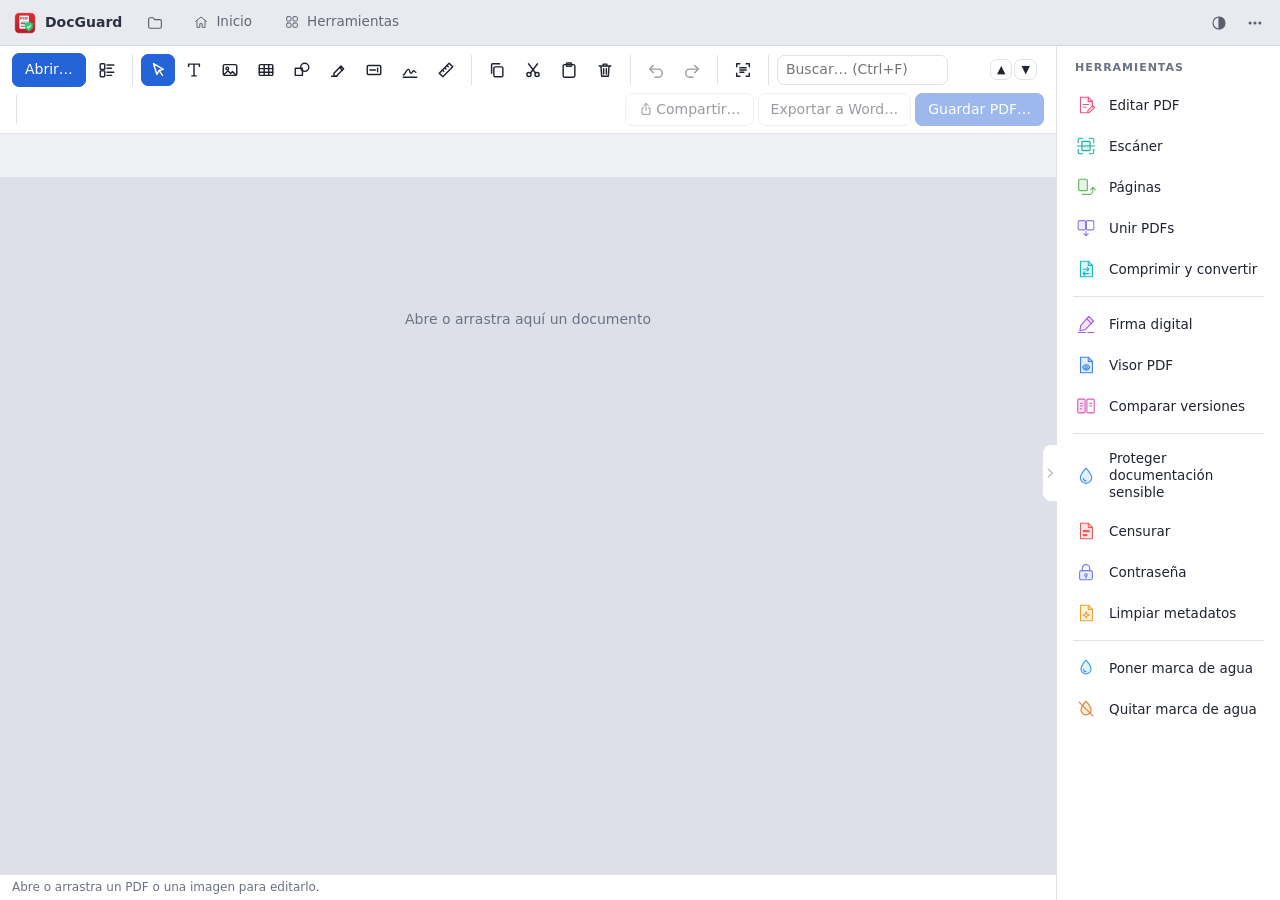
==== commit f5b23901: "Compartir (AirDrop, Mail, Mensajes… en Mac; correo o copiar el archivo en Windows) en el Visor y en " ====
--- a/web/index.html
+++ b/web/index.html
@@ -56,6 +56,7 @@
         <button data-t="annot" data-i="annot" title="Resaltar y anotar (H)"></button>
         <button data-t="form" data-i="form" title="Campos de formulario"></button>
         <button data-t="sign" data-i="sign" title="Firma manuscrita"></button>
+        <button data-act="ruler" data-i="ruler" title="Regla: arrástrala para moverla, gírala con la rueda o ← / → (clic en el ángulo para escribirlo) y arrastra junto a un borde para trazar una línea"></button>
       </div>
       <span class="sep"></span>
       <div class="rgroup">
@@ -76,6 +77,7 @@
         <button data-act="findprev" title="Anterior (⇧Intro)">▲</button><button data-act="findnext" title="Siguiente (Intro)">▼</button></div>
       <span class="sep"></span>
       <span class="grow"></span>
+      <button data-act="share" disabled title="Compartir (AirDrop, correo, Mensajes…)"><span class="mi-ic" data-ic="share"></span>Compartir…</button>
       <button data-act="toword" disabled title="Exportar a Word (.docx) con el mismo tamaño y diseño de página">Exportar a Word…</button>
       <button class="primary" data-act="export" disabled>Guardar PDF…</button>
     </div>
@@ -490,6 +492,7 @@
     <div class="reader" hidden>
       <div class="reader-bar">
         <b class="reader-name"></b>
+        <div class="findbox reader-find"><input data-k="rterm" placeholder="Buscar en el documento… (⌘F)"></div>
         <span class="findcount reader-count"></span>
         <button data-act="rprev" title="Página anterior (o coincidencia anterior, si has buscado)">▲</button><button data-act="rnext" title="Página siguiente (o coincidencia siguiente, si has buscado)">▼</button>
         <span class="grow"></span>
@@ -543,6 +546,7 @@
 <script src="js/core/filelist.js"></script>
 <script src="js/core/sigs.js"></script>
 <script src="js/tools/edit.js"></script>
+<script src="js/tools/ruler.js"></script>
 <script src="js/tools/graphline.js"></script>
 <script src="js/tools/watermark.js"></script>
 <script src="js/tools/redact.js"></script>
--- a/web/style.css
+++ b/web/style.css
@@ -76,8 +76,9 @@
 .vbar .vb-ic { display: flex; align-items: center; justify-content: center; padding: 5px 8px; }
 /* Lector del Visor: la barra de arriba solo con una búsqueda (recuento y ▲ ▼); lo demás está en la barra flotante */
 #tool-library .reader-bar { display: none; }
-#tool-library .reader.has-hits .reader-bar { display: flex; }
-#tool-library .reader-bar > :not(.reader-count):not([data-act=rprev]):not([data-act=rnext]):not(.grow) { display: none; }
+#tool-library .reader.has-hits .reader-bar, #tool-library .reader.finding .reader-bar { display: flex; }
+#tool-library .reader-bar > :not(.reader-count):not(.reader-find):not([data-act=rprev]):not([data-act=rnext]):not(.grow) { display: none; }
+#tool-library .reader-find input { width: 260px; }
 .drag-box { position: absolute; border: 2px dashed var(--accent); background: rgba(37, 99, 217, .08); pointer-events: none; }
 .dropping { outline: 3px dashed var(--accent); outline-offset: -8px; }
 
@@ -681,3 +682,25 @@
 .seg button.on { background: var(--accent); color: var(--accent-ink); }
 .wm-val { float: right; display: inline-flex; align-items: center; gap: 3px; color: var(--muted); }
 .wm-numin { width: 66px !important; text-align: right; padding: 1px 4px !important; border-radius: 5px !important; }
+
+/* Regla de Editar (ruler.js): franja translúcida con mm/cm, transportador con el ángulo y trazado por sus bordes */
+.ruler { position: absolute; z-index: 30; transform-origin: 50% 50%; cursor: move; user-select: none; filter: drop-shadow(0 2px 6px rgba(0, 0, 0, .25)); }
+.ruler-svg { display: block; overflow: visible; }
+.ruler-svg .rb { fill: rgba(232, 234, 238, .78); stroke: rgba(60, 64, 72, .55); stroke-width: 1; }
+.ruler-svg .tk { stroke: #3a3f48; stroke-width: 1; }
+.ruler-svg .tk-cm { stroke-width: 1.4; }
+.ruler-svg .tl { font: 600 11px system-ui, sans-serif; fill: #3a3f48; text-anchor: middle; }
+.ruler-dial { position: absolute; left: 50%; top: 50%; width: 60px; height: 60px; cursor: grab; display: grid; place-items: center; }
+.ruler-dial svg { position: absolute; inset: 0; }
+.ruler-dial .dc { fill: rgba(250, 251, 252, .92); stroke: rgba(60, 64, 72, .5); }
+.ruler-dial .dt { stroke: #6b7280; stroke-width: 1; }
+.ruler-dial .dr { stroke: #e03131; stroke-width: 2.2; stroke-linecap: round; }
+.ruler-dial b { position: relative; font: 700 14px system-ui, sans-serif; color: #1f2329; }
+.ruler-guide { position: absolute; pointer-events: none; z-index: 29; overflow: visible; }
+.ruler-guide .rg-len { font: 600 12px system-ui, sans-serif; fill: #1a4fd6; paint-order: stroke; stroke: #fff; stroke-width: 3px; }
+.viewer.ruler-edge, .viewer.ruler-edge .ov { cursor: crosshair !important; }
+.viewer.zooming .ruler, .viewer.zooming .ruler-guide { visibility: hidden; }
+
+/* Barra de Editar: con los dos paneles abiertos no cabe en una fila; pasa a dos en vez de esconder
+   «Exportar a Word» y «Guardar PDF» bajo el panel derecho */
+.toolbar.ribbon { flex-wrap: wrap; row-gap: 6px; }
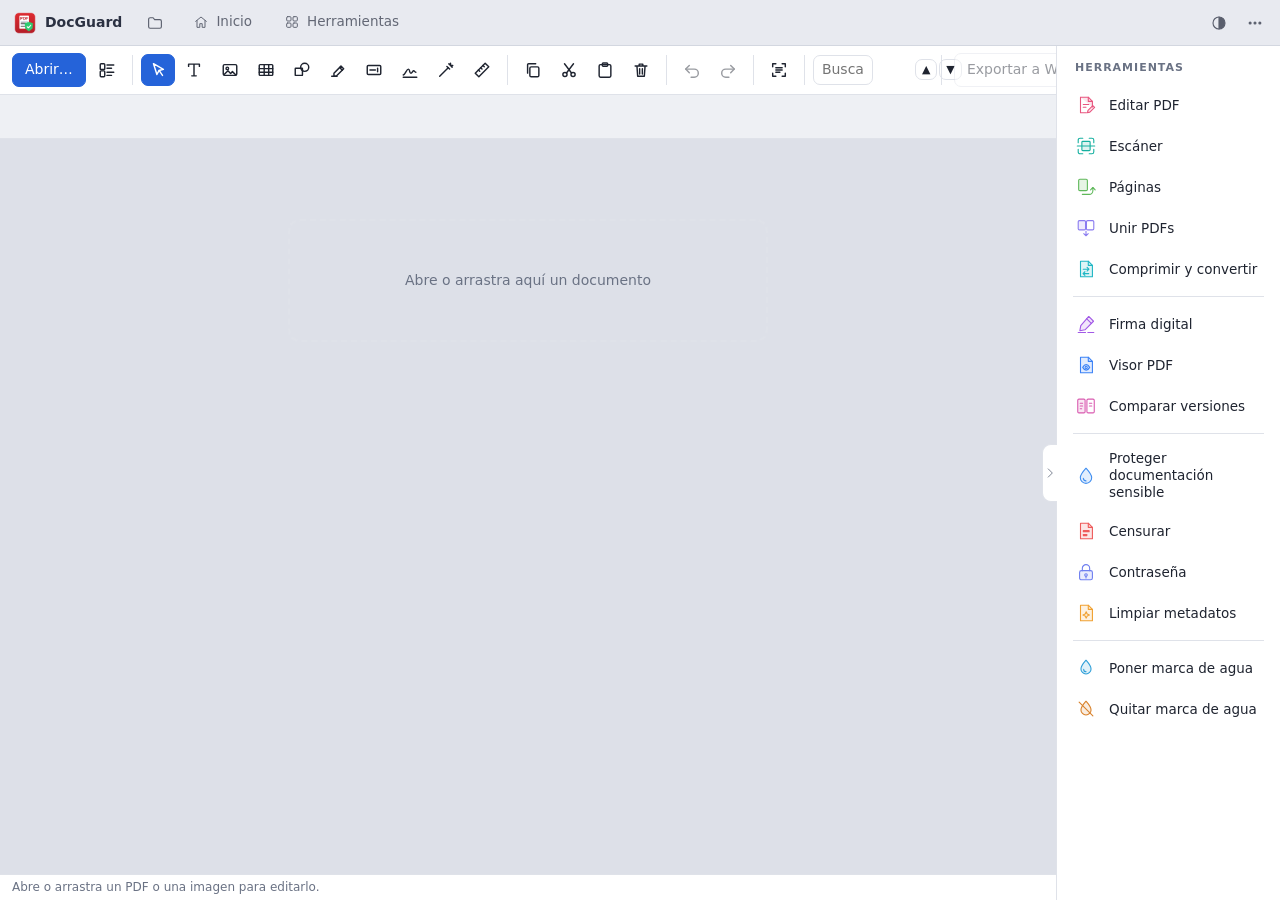
==== commit 5770cd43: "v1.45: varita mágica en Editar PDF (seleccionar firmas, sellos o logos de un escaneo sin el fondo; s" ====
--- a/web/index.html
+++ b/web/index.html
@@ -56,6 +56,7 @@
         <button data-t="annot" data-i="annot" title="Resaltar y anotar (H)"></button>
         <button data-t="form" data-i="form" title="Campos de formulario"></button>
         <button data-t="sign" data-i="sign" title="Firma manuscrita"></button>
+        <button data-t="wand" data-i="wand" title="Varita mágica (W): clic en una firma, sello o logo de una imagen o escaneo para seleccionarlo sin el fondo blanco (⇧ añade, ⌥/Alt quita)"></button>
         <button data-act="ruler" data-i="ruler" title="Regla: arrástrala para moverla, gírala con la rueda o ← / → (clic en el ángulo para escribirlo) y arrastra junto a un borde para trazar una línea"></button>
       </div>
       <span class="sep"></span>
@@ -77,7 +78,6 @@
         <button data-act="findprev" title="Anterior (⇧Intro)">▲</button><button data-act="findnext" title="Siguiente (Intro)">▼</button></div>
       <span class="sep"></span>
       <span class="grow"></span>
-      <button data-act="share" disabled title="Compartir (AirDrop, correo, Mensajes…)"><span class="mi-ic" data-ic="share"></span>Compartir…</button>
       <button data-act="toword" disabled title="Exportar a Word (.docx) con el mismo tamaño y diseño de página">Exportar a Word…</button>
       <button class="primary" data-act="export" disabled>Guardar PDF…</button>
     </div>
--- a/web/style.css
+++ b/web/style.css
@@ -701,6 +701,6 @@
 .viewer.ruler-edge, .viewer.ruler-edge .ov { cursor: crosshair !important; }
 .viewer.zooming .ruler, .viewer.zooming .ruler-guide { visibility: hidden; }
 
-/* Barra de Editar: con los dos paneles abiertos no cabe en una fila; pasa a dos en vez de esconder
-   «Exportar a Word» y «Guardar PDF» bajo el panel derecho */
-.toolbar.ribbon { flex-wrap: wrap; row-gap: 6px; }
+/* varita mágica: zona seleccionada (azul translúcido con contorno) */
+.ov .wand-sel { background-size: 100% 100%; background-repeat: no-repeat; pointer-events: none; border: 0; image-rendering: auto; }
+.ov.tool-wand { cursor: crosshair; }
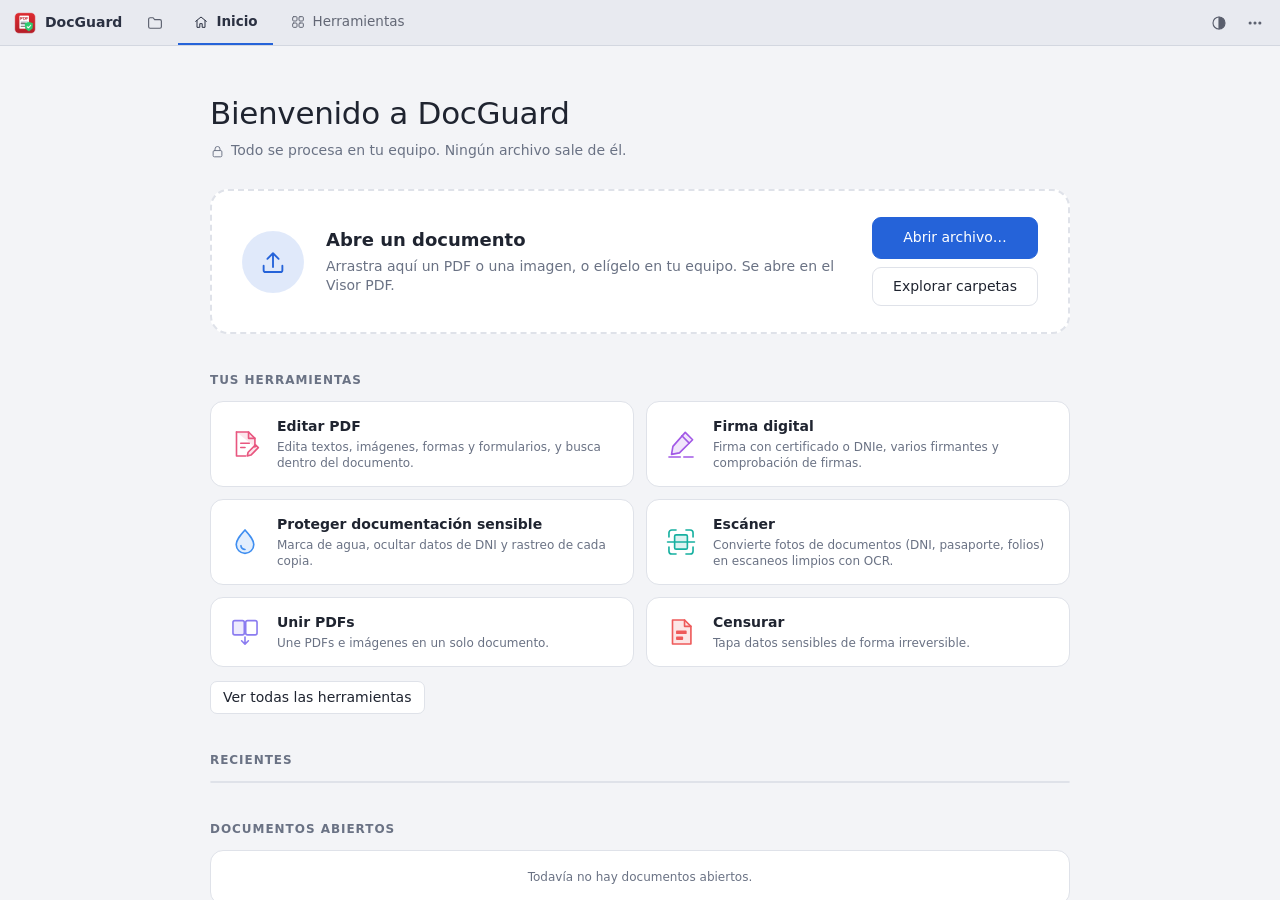
==== commit 2a00eb8c: "Compartir y extensión al guardar Co-Authored-By: Claude Opus 5.5 <noreply@anthropic.com>" ====
--- a/web/index.html
+++ b/web/index.html
@@ -73,11 +73,13 @@
       </div>
       <span class="sep"></span>
       <button data-act="ocr" data-i="ocr" title="Reconocer texto de escaneos (OCR)"></button>
+      <button data-act="totxt" data-i="txt" title="Exportar el texto a un archivo .txt (con OCR si es un escaneo)"></button>
       <span class="sep"></span>
       <div class="findbox"><input data-k="find" placeholder="Buscar… (⌘F)"><span class="findcount"></span>
         <button data-act="findprev" title="Anterior (⇧Intro)">▲</button><button data-act="findnext" title="Siguiente (Intro)">▼</button></div>
       <span class="sep"></span>
       <span class="grow"></span>
+      <button data-act="share" disabled title="Compartir (AirDrop, correo, Mensajes…)"><span class="mi-ic" data-ic="share"></span>Compartir…</button>
       <button data-act="toword" disabled title="Exportar a Word (.docx) con el mismo tamaño y diseño de página">Exportar a Word…</button>
       <button class="primary" data-act="export" disabled>Guardar PDF…</button>
     </div>
@@ -393,6 +395,16 @@
         <input data-k="dpi" type="number" value="200" min="50" max="600" class="num"> ppp
         <button class="primary" data-act="toimages">Convertir…</button>
       </fieldset>
+      <fieldset><legend>PDF → texto (.txt)</legend>
+        <select data-k="txtocr">
+          <option value="auto" selected>OCR solo en las páginas escaneadas (sin texto)</option>
+          <option value="todas">OCR en todas las páginas</option>
+          <option value="no">Sin OCR: solo el texto que ya tiene</option>
+        </select>
+        <label class="inline"><input type="checkbox" data-k="txtpages"> Indicar el número de cada página</label>
+        <button class="primary" data-act="totxt">PDF → TXT…</button>
+        <small>Guarda un .txt por documento. En los escaneos se reconoce el texto con OCR en tu equipo, sin enviar nada. Si ya lo reconociste con «Reconocer texto (OCR)» en Editar PDF, se usa ese texto.</small>
+      </fieldset>
       <fieldset><legend>Word ↔ PDF</legend>
         <select data-k="wmode">
           <option value="fiel">Fiel a la página (mismo tamaño y diseño)</option>
@@ -454,7 +466,7 @@
         <option value="paginas">Una por foto, a tamaño real</option><option value="a4">DNI: anverso y reverso en un A4</option></select></label>
       <label class="inline"><input type="checkbox" data-k="ocr" checked> Reconocer texto (OCR)</label>
       <label class="inline" title="Formato de archivo a largo plazo que piden algunas sedes electrónicas"><input type="checkbox" data-k="pdfa"> PDF/A</label>
-      <label class="inline">Formato <select data-k="fmt"><option value="pdf">PDF</option><option value="png">PNG</option><option value="jpg">JPG</option></select></label>
+      <label class="inline">Formato <select data-k="fmt"><option value="pdf">PDF</option><option value="png">PNG</option><option value="jpg">JPG</option><option value="txt">TXT (texto reconocido)</option></select></label>
       <span class="grow"></span>
       <button class="primary" data-act="export">Digitalizar y guardar…</button>
     </div>
